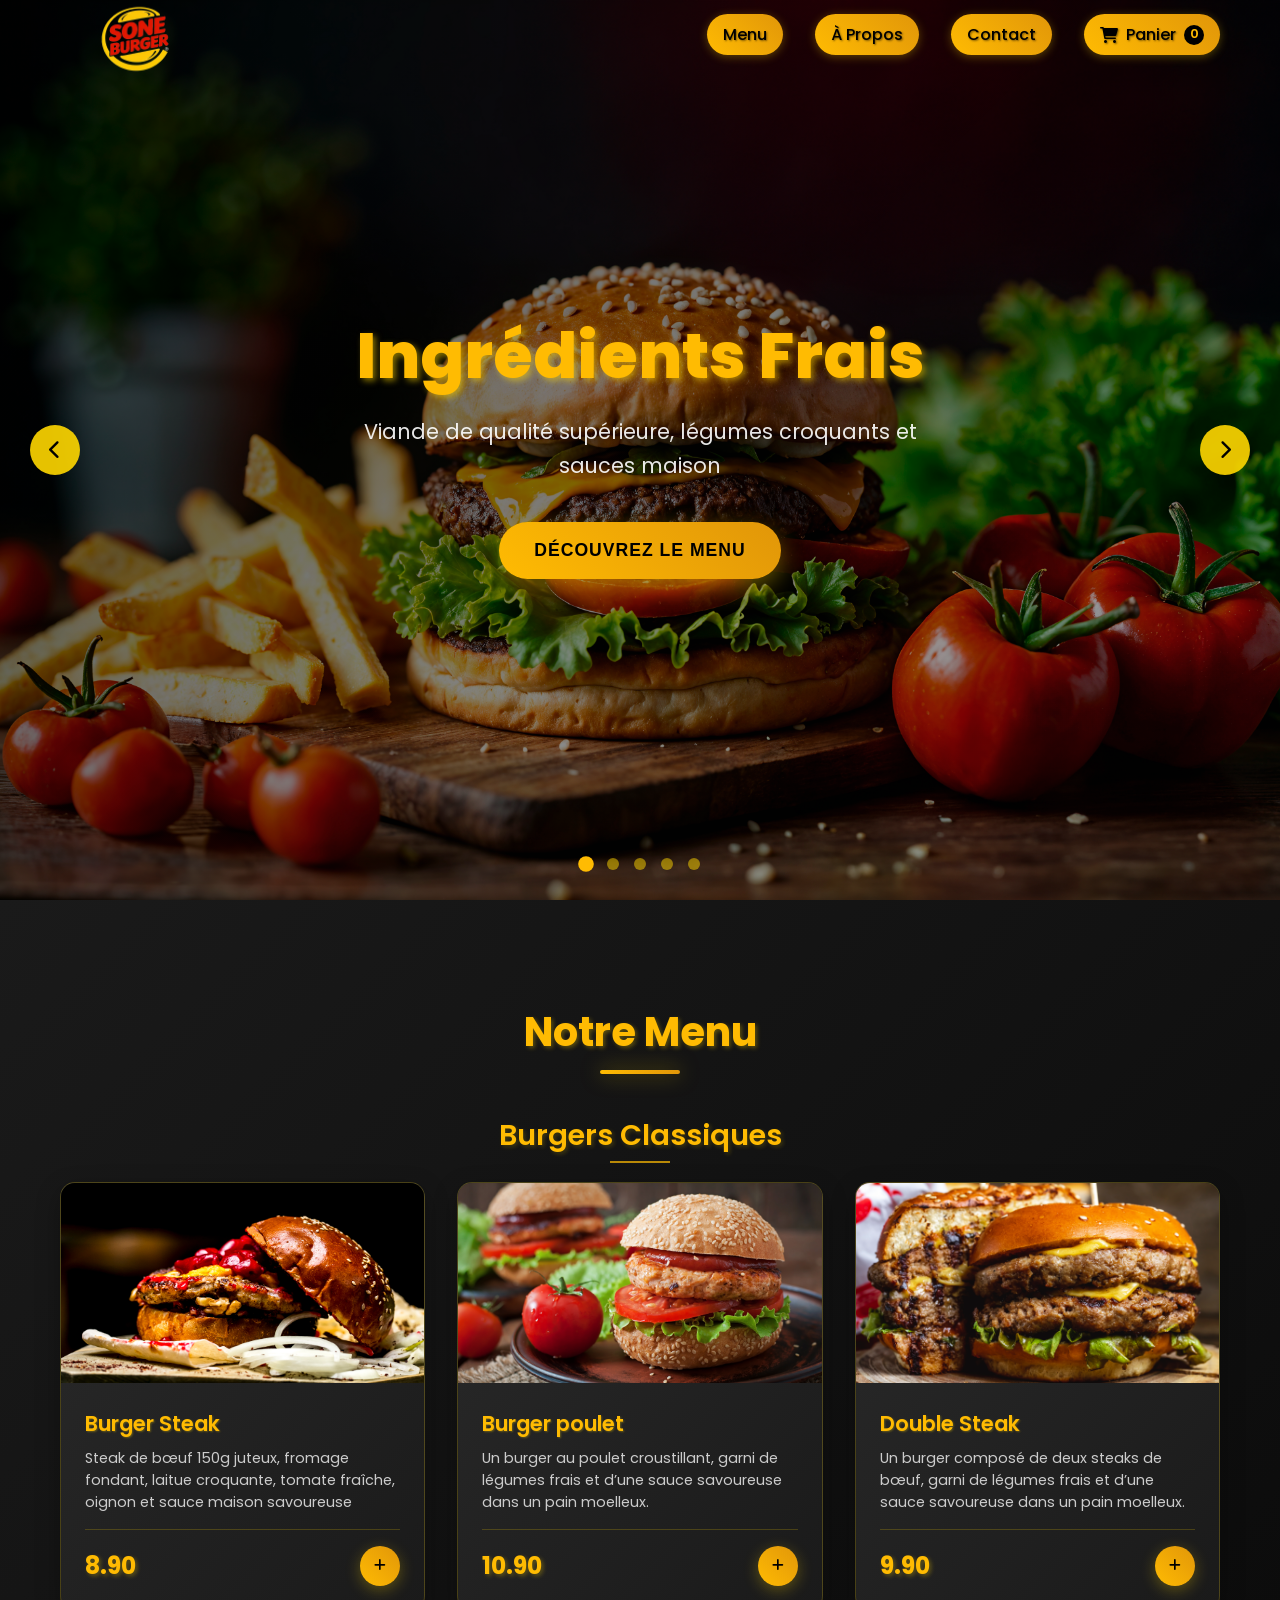
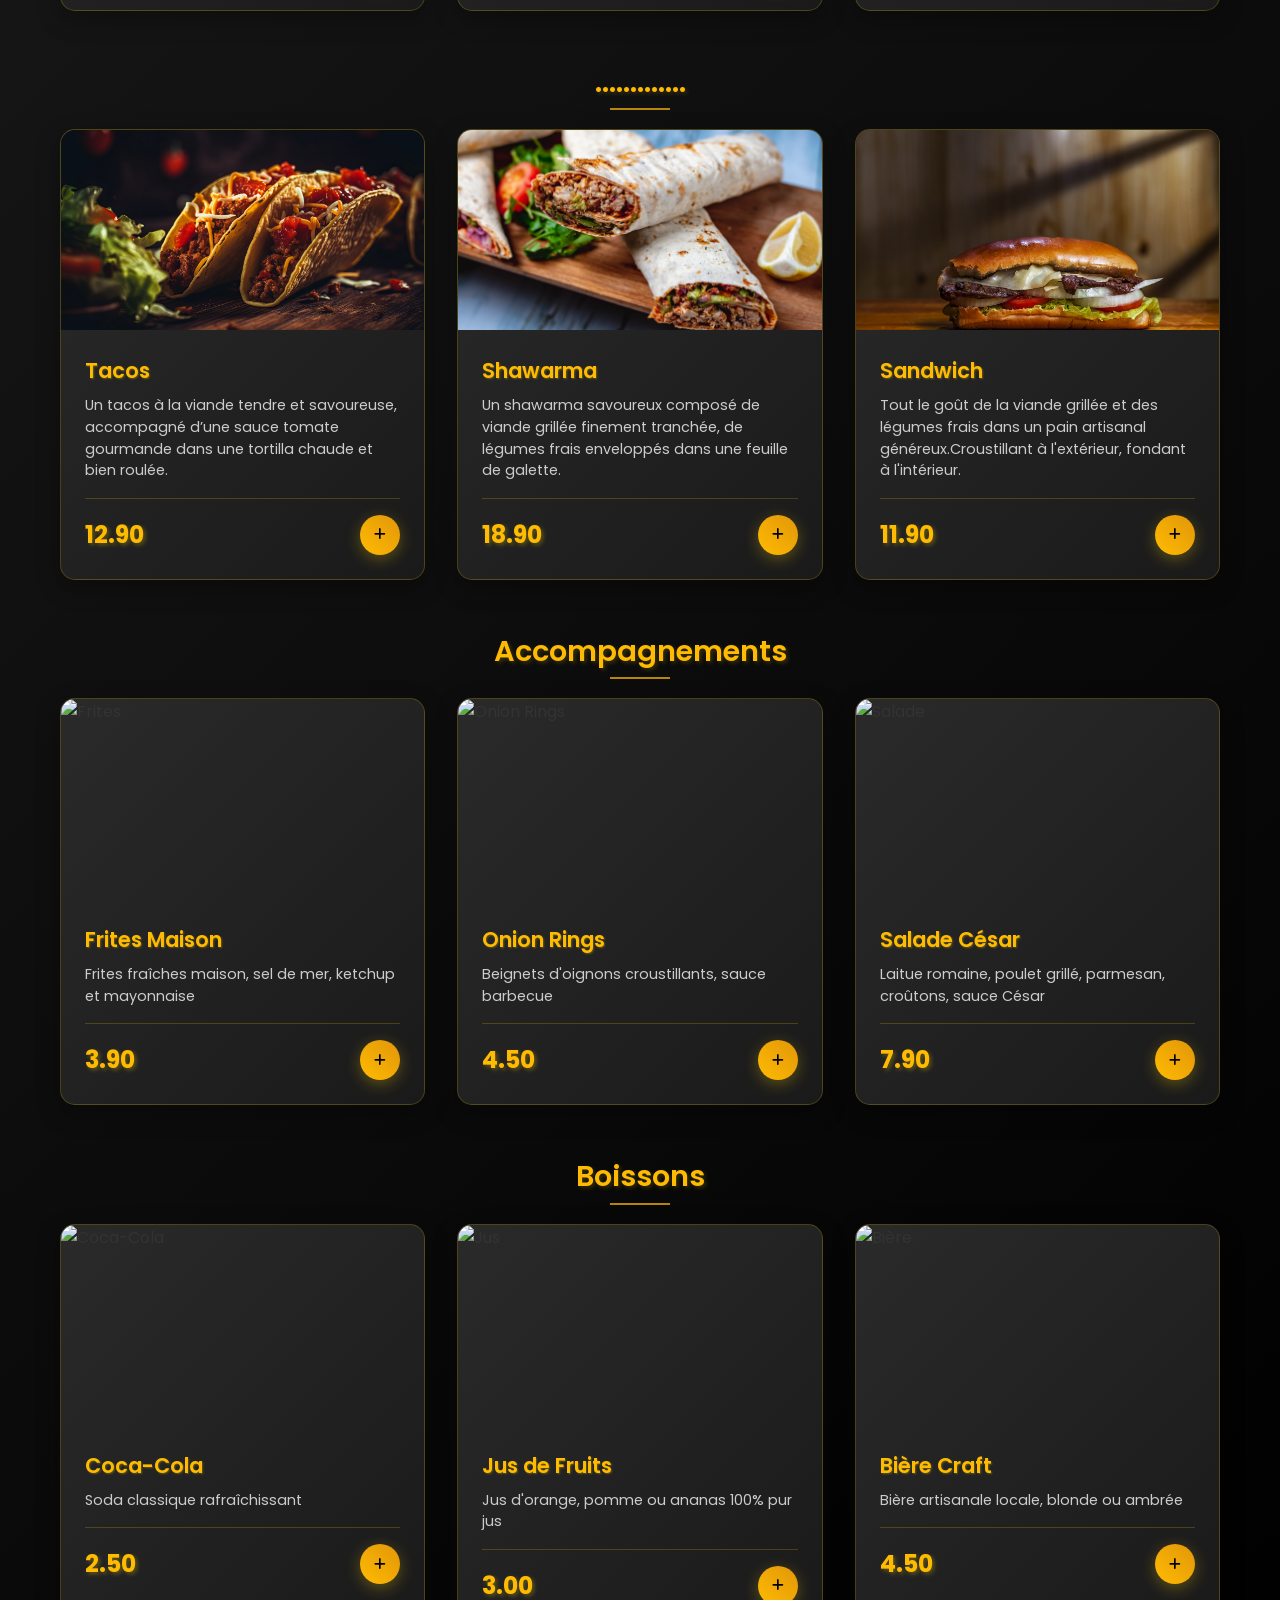
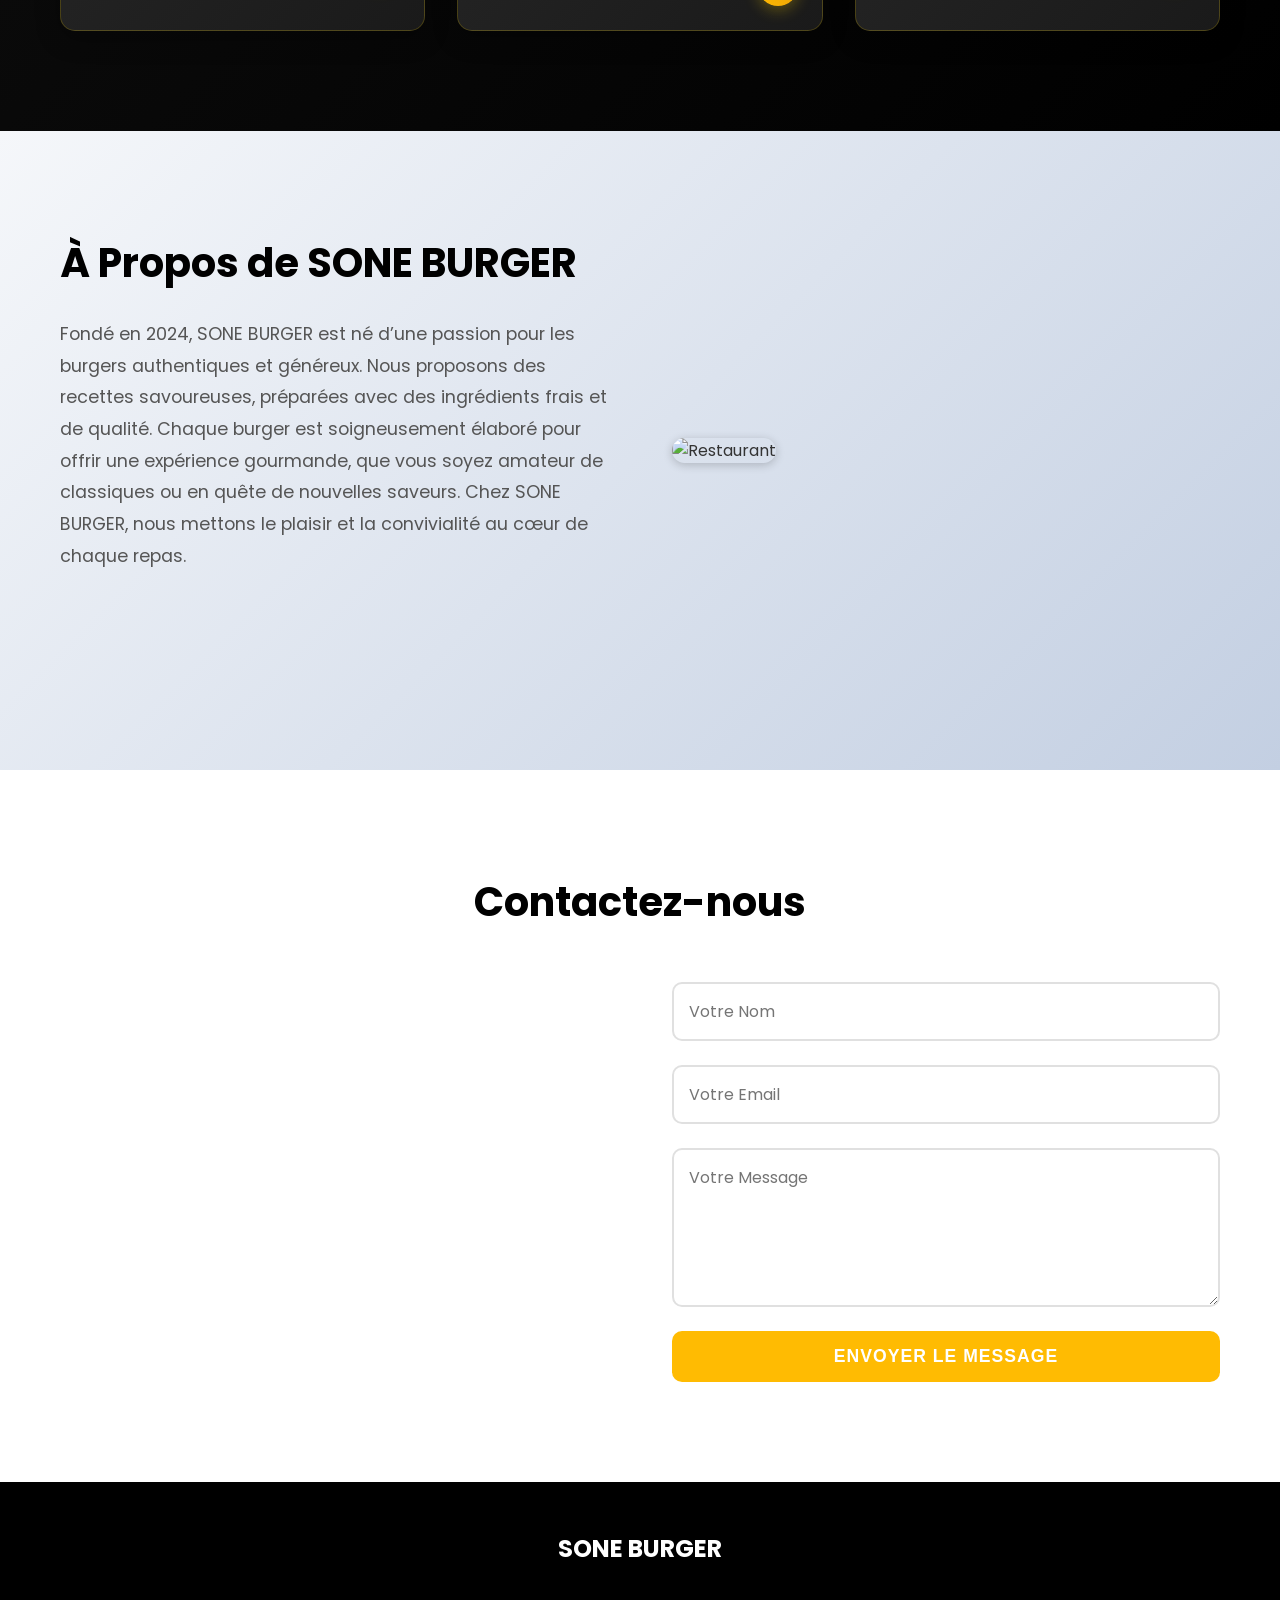
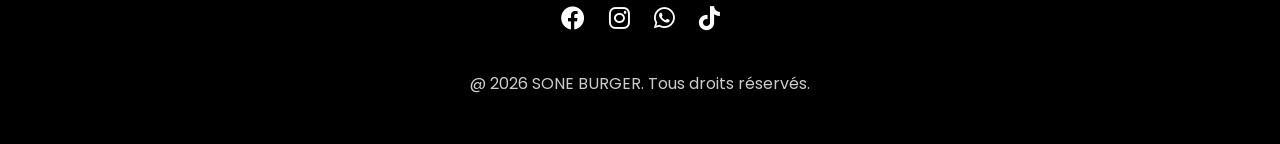
==== index.html @ 5153b82e "mon premier commit" ====
<!DOCTYPE html>
<html lang="fr">

<head>
    <meta charset="UTF-8">
    <meta name="viewport" content="width=device-width, initial-scale=1.0">
    <title>SONE BURGER</title>
    <link rel="shortcut icon" href="./images/icone.png" type="image/x-icon">
    <link rel="stylesheet" href="styles.css">
    <link href="https://fonts.googleapis.com/css2?family=Poppins:wght@300;400;500;600;700&display=swap"
        rel="stylesheet">
    <link rel="stylesheet" href="https://cdnjs.cloudflare.com/ajax/libs/font-awesome/6.0.0/css/all.min.css">
    <style>
        .navbar {
            height: 70px;
            padding: 0 !important;
        }

        .nav-container {
            display: flex;
            justify-content: space-between;
            align-items: center;
            height: 100%;
            max-width: 1200px;
            margin: 0 auto;
            padding: 0 20px;
        }

        .logo img {
            height: 100px;
            width: auto;
            margin-top: 25px;
            /* Ajusté pour centrer le logo par rapport à la barre de 70px */
            transition: transform 0.3s ease;
            position: relative;
            z-index: 1001;
        }

        /* Style pour le bouton burger */
        .hamburger {
            display: none;
            flex-direction: column;
            cursor: pointer;
            gap: 6px;
            z-index: 1100;
        }

        .hamburger span {
            width: 30px;
            height: 3px;
            background: #fff;
            transition: all 0.3s ease;
        }

        @media (max-width: 768px) {
            .hamburger {
                display: flex;
            }
        }
    </style>
</head>

<body>
    <!-- Navigation -->
    <nav class="navbar" id="navbar">
        <div class="nav-container">
            <div class="logo">
                <a href="index.html"><img src="./images/icone.png" alt="SONE BURGER"></a>
            </div>

            <div class="hamburger" id="hamburger">
                <span></span>
                <span></span>
                <span></span>
            </div>

            <ul class="nav-menu" id="nav-menu">
                <li><a href="#menu" class="nav-link">Menu</a></li>
                <li><a href="#about" class="nav-link">À Propos</a></li>
                <li><a href="#contact" class="nav-link">Contact</a></li>
                <li><a href="panier.html" class="nav-link">
                        <i class="fas fa-shopping-cart"></i> Panier
                        <span class="cart-count">0</span>
                    </a></li>
            </ul>
        </div>
    </nav>

    <!-- Carousel Section -->
    <section id="home" class="hero-carousel">
        <div class="carousel-container">
            <div class="carousel-slide">
                <div class="slide-image-full">
                    <img src="./images/poto2.jpg" alt="Ingrédients frais">
                    <div class="slide-overlay">
                        <div class="slide-content">
                            <h1>Ingrédients Frais</h1>
                            <p>Viande de qualité supérieure, légumes croquants et sauces maison</p>
                            <button class="cta-button">Découvrez le Menu</button>
                        </div>
                    </div>
                </div>
            </div>

            <div class="carousel-slide active">
                <div class="slide-image-full">
                    <img src="./images/poto1.jpg" alt="Burger gourmet">
                    <div class="slide-overlay">
                        <div class="slide-content">
                            <h1>Le Tacos Gourmand</h1>
                            <p>Découvrez nos burgers artisanaux préparés avec des ingrédients frais et locaux</p>
                            <button class="cta-button">Commander Maintenant</button>
                        </div>
                    </div>
                </div>
            </div>


            <div class="carousel-slide">
                <div class="slide-image-full">
                    <img src="./images/pizza.jpg" alt="Livraison">
                    <div class="slide-overlay">
                        <div class="slide-content">
                            <h1>La Fromagia</h1>
                            <p>Une pizza riche en fromage fondant, avec une base savoureuse et une texture irrésistible.
                            </p>
                            <button class="cta-button">Commander en Ligne</button>
                        </div>
                    </div>
                </div>
            </div>

            <div class="carousel-slide">
                <div class="slide-image-full">
                    <img src="./images/shawarma.jpg" alt="Spicy Chicken">
                    <div class="slide-overlay">
                        <div class="slide-content">
                            <h1>Le Shawarma Épicé</h1>
                            <p>Viande marinée et grillée, légumes frais et sauce savoureuse, le tout dans un pain chaud
                                et moelleux.</p>
                            <button class="cta-button">Commander Maintenant</button>
                        </div>
                    </div>
                </div>
            </div>

            <div class="carousel-slide">
                <div class="slide-image-full">
                    <img src="./images/sandwich.jpg" alt="Truffle Burger">
                    <div class="slide-overlay">
                        <div class="slide-content">
                            <h1>Le Méga Mix</h1>
                            <p>Sandwich généreux avec viande, poulet, fromage et une délicieuse sauce spéciale.</p>
                            <button class="cta-button">Découvrez le Menu</button>
                        </div>
                    </div>
                </div>
            </div>

            <div class="carousel-slide">
                <div class="slide-image-full">
                    <img src="./images/sone.png" alt="Truffle Burger">
                    <div class="slide-overlay">
                        <div class="slide-content">
                            <h1>Nous livrons partout</h1>
                            <p>Livraison rapide et fiable, vos plats arrivent chauds et savoureux directement chez vous.</p>
                            <button class="cta-button">Nous contacter</button>
                        </div>
                    </div>
                </div>
            </div>
        </div>

        <div class="carousel-controls">
            <button class="carousel-btn prev-btn" id="prevBtn">
                <i class="fas fa-chevron-left"></i>
            </button>
            <button class="carousel-btn next-btn" id="nextBtn">
                <i class="fas fa-chevron-right"></i>
            </button>
        </div>

        <div class="carousel-indicators">
            <span class="indicator active" data-slide="0"></span>
            <span class="indicator" data-slide="1"></span>
            <span class="indicator" data-slide="2"></span>
            <span class="indicator" data-slide="3"></span>
            <span class="indicator" data-slide="4"></span>
        </div>
    </section>

    <!-- Menu Section -->
    <section id="menu" class="menu-section">
        <div class="container">
            <h2 class="section-title">Notre Menu</h2>

            <!-- Burgers Classiques -->
            <h3 class="menu-category">Burgers Classiques</h3>
            <div class="menu-grid">
                <div class="menu-item">
                    <div class="menu-image">
                        <img src="./images/burgerclassique.jpg" alt="Classic Burger">
                    </div>
                    <div class="menu-info">
                        <h3>Burger Steak</h3>
                        <p>Steak de bœuf 150g juteux, fromage fondant, laitue croquante, tomate fraîche, oignon et sauce
                            maison savoureuse</p>
                        <div class="menu-footer">
                            <span class="price">8.90</span>
                            <button class="add-to-cart">
                                <i class="fas fa-plus"></i>
                            </button>
                        </div>
                    </div>
                </div>

                <div class="menu-item">
                    <div class="menu-image">
                        <img src="./images/burgerpoulet.jpg" alt="burger poulet"
                            alt="Cheese Burger">
                    </div>
                    <div class="menu-info">
                        <h3>Burger poulet</h3>
                        <p>Un burger au poulet croustillant, garni de légumes frais et d’une sauce savoureuse dans un pain moelleux.</p>
                        <div class="menu-footer">
                            <span class="price">10.90</span>
                            <button class="add-to-cart">
                                <i class="fas fa-plus"></i>
                            </button>
                        </div>

                    </div>
                </div>

                <div class="menu-item">
                    <div class="menu-image">
                        <img src="./images/doublesteak.jpg" alt="double steak"
                            alt="Veggie Burger">
                    </div>
                    <div class="menu-info">
                        <h3>Double Steak</h3>
                        <p>Un burger composé de deux steaks de bœuf, garni de légumes frais et d’une sauce savoureuse dans un pain moelleux.</p>
                        <div class="menu-footer">
                            <span class="price">9.90</span>
                            <button class="add-to-cart">
                                <i class="fas fa-plus"></i>
                            </button>
                        </div>
                    </div>
                </div>
            </div>

            <!-- Burgers Gourmets -->
            <h3 class="menu-category">.............</h3>
             <p></p>
            <div class="menu-grid">
                <div class="menu-item">
                    <div class="menu-image">
                        <img src="./images/tacos.jpg"
                            alt="BBQ Bacon">
                    </div>
                    <div class="menu-info">
                        <h3>Tacos</h3>
                        <p>Un tacos à la viande tendre et savoureuse, accompagné d’une sauce tomate gourmande dans une tortilla chaude et bien roulée.</p>
                        <div class="menu-footer">
                            <span class="price">12.90</span>
                            <button class="add-to-cart">
                                <i class="fas fa-plus"></i>
                            </button>
                        </div>
                    </div>
                </div>

                <div class="menu-item">
                    <div class="menu-image">
                        <img src="./images/shawarm.jpg" alt="shawarma">
                    </div>
                    <div class="menu-info">
                        <h3>Shawarma</h3>
                        <p>Un shawarma savoureux composé de viande grillée finement tranchée, de légumes frais  enveloppés dans une feuille de galette.</p>
                        <div class="menu-footer">
                            <span class="price">18.90</span>
                            <button class="add-to-cart">
                                <i class="fas fa-plus"></i>
                            </button>
                        </div>
                    </div>
                </div>

                <div class="menu-item">
                    <div class="menu-image">
                        <img src="./images/sandwicha.jpg" alt="sandwich"
                            alt="Spicy Chicken">
                    </div>
                    <div class="menu-info">
                        <h3>Sandwich</h3>
                        <p>Tout le goût de la viande grillée et des légumes frais dans un pain artisanal généreux.Croustillant à l'extérieur, fondant à l'intérieur.</p>
                        <div class="menu-footer">
                            <span class="price">11.90</span>
                            <button class="add-to-cart">
                                <i class="fas fa-plus"></i>
                            </button>
                        </div>
                    </div>
                </div>
            </div>

            <!-- Accompagnements -->
            <h3 class="menu-category">Accompagnements</h3>
            <div class="menu-grid">
                <div class="menu-item">
                    <div class="menu-image">
                        <img src="https://images.unsplash.com/photo-1576107232686-3bd60d6d4a20?ixlib=rb-4.0.3&ixid=M3wxMjA3fDB8MHxwaG90by1wYWdlfHx8fGVufDB8fHx8fA%3D%3D&auto=format&fit=crop&w=500&q=80"
                            alt="Frites">
                    </div>
                    <div class="menu-info">
                        <h3>Frites Maison</h3>
                        <p>Frites fraîches maison, sel de mer, ketchup et mayonnaise</p>
                        <div class="menu-footer">
                            <span class="price">3.90</span>
                            <button class="add-to-cart">
                                <i class="fas fa-plus"></i>
                            </button>
                        </div>
                    </div>
                </div>

                <div class="menu-item">
                    <div class="menu-image">
                        <img src="https://images.unsplash.com/photo-1582234372316-1e3b2eb0d88b?ixlib=rb-4.0.3&ixid=M3wxMjA3fDB8MHxwaG90by1wYWdlfHx8fGVufDB8fHx8fA%3D%3D&auto=format&fit=crop&w=500&q=80"
                            alt="Onion Rings">
                    </div>
                    <div class="menu-info">
                        <h3>Onion Rings</h3>
                        <p>Beignets d'oignons croustillants, sauce barbecue</p>
                        <div class="menu-footer">
                            <span class="price">4.50</span>
                            <button class="add-to-cart">
                                <i class="fas fa-plus"></i>
                            </button>
                        </div>
                    </div>
                </div>

                <div class="menu-item">
                    <div class="menu-image">
                        <img src="https://images.unsplash.com/photo-1505253716362-afaea1d3d1af?ixlib=rb-4.0.3&ixid=M3wxMjA3fDB8MHxwaG90by1wYWdlfHx8fGVufDB8fHx8fA%3D%3D&auto=format&fit=crop&w=500&q=80"
                            alt="Salade">
                    </div>
                    <div class="menu-info">
                        <h3>Salade César</h3>
                        <p>Laitue romaine, poulet grillé, parmesan, croûtons, sauce César</p>
                        <div class="menu-footer">
                            <span class="price">7.90</span>
                            <button class="add-to-cart">
                                <i class="fas fa-plus"></i>
                            </button>
                        </div>
                    </div>
                </div>
            </div>

            <!-- Boissons -->
            <h3 class="menu-category">Boissons</h3>
            <div class="menu-grid">
                <div class="menu-item">
                    <div class="menu-image">
                        <img src="https://images.unsplash.com/photo-1544816155-12df9643f363?ixlib=rb-4.0.3&ixid=M3wxMjA3fDB8MHxwaG90by1wYWdlfHx8fGVufDB8fHx8fA%3D%3D&auto=format&fit=crop&w=500&q=80"
                            alt="Coca-Cola">
                    </div>
                    <div class="menu-info">
                        <h3>Coca-Cola</h3>
                        <p>Soda classique rafraîchissant</p>
                        <div class="menu-footer">
                            <span class="price">2.50</span>
                            <button class="add-to-cart">
                                <i class="fas fa-plus"></i>
                            </button>
                        </div>
                    </div>
                </div>

                <div class="menu-item">
                    <div class="menu-image">
                        <img src="https://images.unsplash.com/photo-1600271886742-f049cd451bba?ixlib=rb-4.0.3&ixid=M3wxMjA3fDB8MHxwaG90by1wYWdlfHx8fGVufDB8fHx8fA%3D%3D&auto=format&fit=crop&w=500&q=80"
                            alt="Jus">
                    </div>
                    <div class="menu-info">
                        <h3>Jus de Fruits</h3>
                        <p>Jus d'orange, pomme ou ananas 100% pur jus</p>
                        <div class="menu-footer">
                            <span class="price">3.00</span>
                            <button class="add-to-cart">
                                <i class="fas fa-plus"></i>
                            </button>
                        </div>
                    </div>
                </div>

                <div class="menu-item">
                    <div class="menu-image">
                        <img src="https://images.unsplash.com/photo-1544145945-f90425340c7e?ixlib=rb-4.0.3&ixid=M3wxMjA3fDB8MHxwaG90by1wYWdlfHx8fGVufDB8fHx8fA%3D%3D&auto=format&fit=crop&w=500&q=80"
                            alt="Bière">
                    </div>
                    <div class="menu-info">
                        <h3>Bière Craft</h3>
                        <p>Bière artisanale locale, blonde ou ambrée</p>
                        <div class="menu-footer">
                            <span class="price">4.50</span>
                            <button class="add-to-cart">
                                <i class="fas fa-plus"></i>
                            </button>
                        </div>
                    </div>
                </div>
            </div>
        </div>
    </section>

    <!-- About Section -->
    <section id="about" class="about-section">
        <div class="container">
            <div class="about-content">
                <div class="about-text">
                    <h2>À Propos de SONE BURGER</h2>
                    <p>Fondé en 2024, SONE BURGER est né d’une passion pour les burgers authentiques et généreux. Nous
                        proposons des recettes savoureuses, préparées avec des ingrédients frais et de qualité.

                        Chaque burger est soigneusement élaboré pour offrir une expérience gourmande, que vous soyez
                        amateur de classiques ou en quête de nouvelles saveurs.

                        Chez SONE BURGER, nous mettons le plaisir et la convivialité au cœur de chaque repas.</p>
                    <div class="features">
                        <div class="feature">
                            <i class="fas fa-leaf"></i>
                            <span>Ingrédients Locaux</span>
                        </div>
                        <div class="feature">
                            <i class="fas fa-award"></i>
                            <span>Qualité Premium</span>
                        </div>
                        <div class="feature">
                            <i class="fas fa-heart"></i>
                            <span>Fait avec Amour</span>
                        </div>
                    </div>
                </div>
                <div class="about-image">
                    <img src="https://images.unsplash.com/photo-1517248135467-4c7edcad34c4?ixlib=rb-4.0.3&ixid=M3wxMjA3fDB8MHxwaG90by1wYWdlfHx8fGVufDB8fHx8fA%3D%3D&auto=format&fit=crop&w=800&q=80"
                        alt="Restaurant">
                </div>
            </div>
        </div>
    </section>

    <!-- Contact Section -->
    <section id="contact" class="contact-section">
        <div class="container">
            <h2>Contactez-nous</h2>
            <div class="contact-content">
                <div class="contact-info">
                    <div class="contact-item">
                        <i class="fas fa-map-marker-alt"></i>
                        <div>
                            <h3>Adresse</h3>
                            <p>Nouakchott <br>PK 9</p>
                        </div>
                    </div>
                    <div class="contact-item">
                        <i class="fas fa-phone"></i>
                        <div>
                            <h3>Téléphone</h3>
                            <a href="tel:49057538">
                                <p class="tel">49 05 75 38</p>
                            </a>
                        </div>
                    </div>
                    <div class="contact-item">
                        <i class="fas fa-envelope"></i>
                        <div>
                            <h3>Email</h3>
                            <p>SONEBURGER@gmail.com</p>
                        </div>
                    </div>
                    <div class="contact-item">
                        <i class="fas fa-clock"></i>
                        <div>
                            <h3>Horaires</h3>
                            <p>Lun-Dim: 09h00 - 23h00</p>
                        </div>
                    </div>
                </div>
                <form class="contact-form">
                    <input type="text" placeholder="Votre Nom" required>
                    <input type="email" placeholder="Votre Email" required>
                    <textarea placeholder="Votre Message" rows="5" required></textarea>
                    <button type="submit" class="submit-btn">Envoyer le Message</button>
                </form>
            </div>
        </div>
    </section>

    <!-- Footer -->
    <footer class="footer">
        <div class="container">
            <div class="footer-content">
                <div class="footer-logo">
                    <span>SONE BURGER</span>
                </div>
                <div class="footer-social">
                    <a href="#"><i class="fab fa-facebook"></i></a>
                    <a href="#"><i class="fab fa-instagram"></i></a>
                    <a href="#"><i class="fab fa-whatsapp"></i></a>
                    <a href="#"><i class="fab fa-tiktok"></i></a>
                </div>
                <div class="footer-text">
                    <p>@ 2026 SONE BURGER. Tous droits réservés.</p>
                </div>
            </div>
        </div>
    </footer>

    <script src="script-fixed.js"></script>
</body>

</html>
---- styles.css ----
/* Variables */
:root {
    --primary-color: #ffbb02;
    --secondary-color: #e19609;
    --dark-color: #000000;
    --light-color: #f5f5f5;
    --text-color: #333333;
    --white: #ffffff;
    --shadow: 0 2px 10px rgba(0, 0, 0, 0.2);
    --transition: all 0.3s ease;
}

/* Reset et Base Styles */
* {
    margin: 0;
    padding: 0;
    box-sizing: border-box;
}

body {
    font-family: 'Poppins', sans-serif;
    line-height: 1.6;
    color: var(--text-color);
    overflow-x: hidden;
}

.container {
    max-width: 1200px;
    margin: 0 auto;
    padding: 0 20px;
}

/* Navigation */
.navbar {
    position: fixed;
    top: 0;
    width: 100%;
    background: rgba(0, 0, 0, 0);
    backdrop-filter: blur(0px);
    z-index: 1000;
    transition: var(--transition);
    border-bottom: 1px solid transparent;
}

.navbar.scrolled {
    background: rgba(0, 0, 0, 0.95);
    backdrop-filter: blur(15px);
    border-bottom: 1px solid var(--primary-color);
    box-shadow: 0 4px 30px rgba(255, 215, 0, 0.3);
}

.nav-container {
    max-width: 1200px;
    margin: 0 auto;
    padding: 1rem 2px;
    display: flex;
    justify-content: space-between;
    align-items: center;
}


.logo img {
    height: 90px; /* Ajustez cette valeur pour réduire ou agrandir l'image */
    width: auto;
    margin-right: 10px;
}

.logo i {
    margin-right: 10px;
    font-size: 1.5rem;
    color: var(--primary-color);
}

.logo span {
    color: var(--white);
    text-shadow: 2px 2px 4px rgba(0, 0, 0, 0.5);
}

.nav-menu {
    display: flex;
    list-style: none;
    align-items: center;
    gap: 2rem;
}

.nav-link {
    text-decoration: none;
    color: var(--white);
    font-weight: 500;
    transition: var(--transition);
    position: relative;
    text-shadow: 1px 1px 2px rgba(0, 0, 0, 0.5);
}

.nav-link:hover {
    color: var(--primary-color);
    text-shadow: 0 0 10px rgba(255, 215, 0, 0.5);
}

.nav-link::after {
    content: '';
    position: absolute;
    bottom: -5px;
    left: 0;
    width: 0;
    height: 2px;
    background: var(--primary-color);
    transition: var(--transition);
}

.nav-link:hover::after {
    width: 100%;
}

/* Panier */
.nav-link:last-child {
    display: flex;
    align-items: center;
    gap: 8px;
    background: linear-gradient(45deg, var(--primary-color), var(--secondary-color));
    color: var(--dark-color);
    padding: 8px 16px;
    border-radius: 25px;
    transition: var(--transition);
    box-shadow: 0 2px 10px rgba(255, 215, 0, 0.3);
}

.nav-link:last-child:hover {
    transform: translateY(-2px) scale(1.05);
    box-shadow: 0 4px 20px rgba(255, 215, 0, 0.5);
}

.nav-link:last-child::after {
    display: none;
}

.cart-count {
    background: var(--dark-color);
    color: var(--primary-color);
    border-radius: 50%;
    width: 20px;
    height: 20px;
    display: flex;
    align-items: center;
    justify-content: center;
    font-size: 0.8rem;
    font-weight: 600;
}

/* Hamburger Menu */
.hamburger {
    display: none;
    flex-direction: column;
    cursor: pointer;
    z-index: 1001;
}

.hamburger span {
    width: 25px;
    height: 3px;
    background: var(--dark-color);
    margin: 3px 0;
    transition: var(--transition);
    border-radius: 3px;
}

.hamburger.active span:nth-child(1) {
    transform: rotate(-45deg) translate(-5px, 6px);
}

.hamburger.active span:nth-child(2) {
    opacity: 0;
}

.hamburger.active span:nth-child(3) {
    transform: rotate(45deg) translate(-5px, -6px);
}

/* Carousel */
.hero-carousel {
    position: relative;
    height: 100vh;
    overflow: hidden;
    margin-top: 0;
}

.carousel-container {
    position: relative;
    height: 100%;
    display: flex;
    transition: transform 0.6s ease;
}

.carousel-slide {
    position: absolute;
    width: 100%;
    height: 100%;
    opacity: 0;
    transition: opacity 1s ease;
}

.carousel-slide.active {
    opacity: 1;
}

.slide-image-full {
    position: relative;
    width: 100%;
    height: 100%;
    overflow: hidden;
}

.slide-image-full img {
    width: 100%;
    height: 100%;
    object-fit: cover;
    object-position: center;
}

.slide-overlay {
    position: absolute;
    top: 0;
    left: 0;
    width: 100%;
    height: 100%;
    background: linear-gradient(135deg, 
        rgba(0, 0, 0, 0.7) 0%, 
        rgba(0, 0, 0, 0.5) 50%, 
        rgba(0, 0, 0, 0.3) 100%);
    display: flex;
    align-items: center;
    justify-content: center;
}

.slide-content {
    text-align: center;
    max-width: 800px;
    padding: 0 20px;
    color: var(--white);
}

.slide-content h1 {
    font-size: 4rem;
    font-weight: 800;
    margin-bottom: 1.5rem;
    line-height: 1.1;
    color: var(--primary-color);
    text-shadow: 3px 3px 6px rgba(255, 215, 0, 0.5);
}

.slide-content p {
    font-size: 1.3rem;
    margin-bottom: 2.5rem;
    max-width: 600px;
    opacity: 0.9;
    color: #fff;
    line-height: 1.6;
}

.cta-button {
    background: linear-gradient(45deg, var(--primary-color), var(--secondary-color));
    color: var(--dark-color);
    border: none;
    padding: 18px 35px;
    font-size: 1.1rem;
    font-weight: 600;
    border-radius: 50px;
    cursor: pointer;
    transition: var(--transition);
    text-transform: uppercase;
    letter-spacing: 1px;
    box-shadow: 0 8px 25px rgba(255, 215, 0, 0.4);
}

.cta-button:hover {
    transform: translateY(-3px) scale(1.05);
    box-shadow: 0 12px 35px rgba(255, 215, 0, 0.6);
}

.carousel-controls {
    position: absolute;
    top: 50%;
    transform: translateY(-50%);
    width: 100%;
    display: flex;
    justify-content: space-between;
    padding: 0 30px;
    pointer-events: none;
}

.carousel-btn {
    background: rgba(255, 215, 0, 0.9);
    border: none;
    width: 50px;
    height: 50px;
    border-radius: 50%;
    cursor: pointer;
    transition: var(--transition);
    pointer-events: all;
    display: flex;
    align-items: center;
    justify-content: center;
    font-size: 1.2rem;
    color: var(--dark-color);
}

.carousel-btn:hover {
    background: var(--primary-color);
    transform: scale(1.1);
}

.carousel-indicators {
    position: absolute;
    bottom: 30px;
    left: 50%;
    transform: translateX(-50%);
    display: flex;
    gap: 15px;
}

.indicator {
    width: 12px;
    height: 12px;
    border-radius: 50%;
    background: rgba(255, 215, 0, 0.5);
    cursor: pointer;
    transition: var(--transition);
}

.indicator.active {
    background: var(--primary-color);
    transform: scale(1.3);
}

/* Menu Section */
.menu-section {
    padding: 100px 0;
    background: linear-gradient(135deg, #1a1a1a 0%, #000000 100%);
}

.section-title {
    text-align: center;
    font-size: 2.5rem;
    font-weight: 700;
    color: var(--primary-color);
    margin-bottom: 3rem;
    position: relative;
    text-shadow: 2px 2px 4px rgba(255, 215, 0, 0.3);
}

.section-title::after {
    content: '';
    position: absolute;
    bottom: -10px;
    left: 50%;
    transform: translateX(-50%);
    width: 80px;
    height: 4px;
    background: linear-gradient(90deg, var(--primary-color), var(--secondary-color));
    border-radius: 2px;
    box-shadow: 0 0 20px rgba(255, 215, 0, 0.5);
}

.menu-category {
    font-size: 1.8rem;
    font-weight: 600;
    color: var(--primary-color);
    margin: 3rem 0 1.5rem 0;
    text-align: center;
    position: relative;
    text-shadow: 2px 2px 4px rgba(255, 215, 0, 0.2);
}

.menu-category::before {
    content: '';
    position: absolute;
    bottom: -5px;
    left: 50%;
    transform: translateX(-50%);
    width: 60px;
    height: 2px;
    background: var(--primary-color);
    opacity: 0.7;
}

.menu-grid {
    display: grid;
    grid-template-columns: repeat(auto-fit, minmax(300px, 1fr));
    gap: 2rem;
}

.menu-item {
    background: linear-gradient(135deg, #2a2a2a 0%, #1a1a1a 100%);
    border-radius: 15px;
    overflow: hidden;
    box-shadow: 0 8px 25px rgba(0, 0, 0, 0.3);
    transition: var(--transition);
    border: 1px solid rgba(255, 215, 0, 0.2);
}

.menu-item:hover {
    transform: translateY(-10px) scale(1.02);
    box-shadow: 0 15px 40px rgba(255, 215, 0, 0.2);
    border-color: var(--primary-color);
}

.menu-image {
    height: 200px;
    overflow: hidden;
    position: relative;
}

.menu-image::after {
    content: '';
    position: absolute;
    top: 0;
    left: 0;
    right: 0;
    bottom: 0;
    background: linear-gradient(180deg, transparent 0%, rgba(0, 0, 0, 0.7) 100%);
    opacity: 0;
    transition: var(--transition);
}

.menu-item:hover .menu-image::after {
    opacity: 1;
}

.menu-image img {
    width: 100%;
    height: 100%;
    object-fit: cover;
    transition: var(--transition);
}

.menu-item:hover .menu-image img {
    transform: scale(1.1);
}

.menu-info {
    padding: 1.5rem;
    position: relative;
}

.menu-info h3 {
    font-size: 1.3rem;
    font-weight: 600;
    color: var(--primary-color);
    margin-bottom: 0.5rem;
    text-shadow: 1px 1px 2px rgba(255, 215, 0, 0.3);
}

.menu-info p {
    color: #ccc;
    margin-bottom: 1rem;
    font-size: 0.9rem;
    line-height: 1.5;
}

.menu-footer {
    display: flex;
    justify-content: space-between;
    align-items: center;
    padding-top: 1rem;
    border-top: 1px solid rgba(255, 215, 0, 0.2);
}

.price {
    font-size: 1.5rem;
    font-weight: 700;
    color: var(--primary-color);
    text-shadow: 2px 2px 4px rgba(255, 215, 0, 0.3);
}

.add-to-cart {
    background: linear-gradient(45deg, var(--primary-color), var(--secondary-color));
    color: var(--dark-color);
    border: none;
    width: 40px;
    height: 40px;
    border-radius: 50%;
    cursor: pointer;
    transition: var(--transition);
    display: flex;
    align-items: center;
    justify-content: center;
    font-weight: 600;
    box-shadow: 0 4px 15px rgba(255, 215, 0, 0.3);
}

.add-to-cart:hover {
    transform: scale(1.2) rotate(90deg);
    box-shadow: 0 6px 25px rgba(255, 215, 0, 0.5);
}

/* About Section */
.about-section {
    padding: 100px 0;
    background: linear-gradient(135deg, #f5f7fa 0%, #c3cfe2 100%);
}

.about-content {
    display: grid;
    grid-template-columns: 1fr 1fr;
    gap: 4rem;
    align-items: center;
}

.about-text h2 {
    font-size: 2.5rem;
    font-weight: 700;
    color: var(--dark-color);
    margin-bottom: 1.5rem;
}

.about-text p {
    font-size: 1.1rem;
    line-height: 1.8;
    color: #555;
    margin-bottom: 1.5rem;
}

.features {
    display: flex;
    gap: 2rem;
    margin-top: 2rem;
}

.feature {
    display: flex;
    flex-direction: column;
    align-items: center;
    text-align: center;
}

.feature i {
    font-size: 2rem;
    color: var(--primary-color);
    margin-bottom: 0.5rem;
}

.feature span {
    font-weight: 500;
    color: var(--dark-color);
}

.about-image img {
    width: 100%;
    border-radius: 15px;
    box-shadow: var(--shadow);
}

/* Contact Section */
.contact-section {
    padding: 100px 0;
    background: var(--white);
}

.contact-section h2 {
    text-align: center;
    font-size: 2.5rem;
    font-weight: 700;
    color: var(--dark-color);
    margin-bottom: 3rem;
}

.contact-content {
    display: grid;
    grid-template-columns: 1fr 1fr;
    gap: 4rem;
}

.contact-info {
    display: flex;
    flex-direction: column;
    gap: 2rem;
}

.contact-item {
    display: flex;
    align-items: flex-start;
    gap: 1rem;
}

.contact-item i {
    font-size: 1.5rem;
    color: var(--primary-color);
    margin-top: 0.5rem;
}

.contact-item h3 {
    font-size: 1.2rem;
    font-weight: 600;
    color: var(--dark-color);
    margin-bottom: 0.5rem;
}

.contact-item p {
    color: #666;
    line-height: 1.6;
}

.contact-form {
    display: flex;
    flex-direction: column;
    gap: 1.5rem;
}

.contact-form input,
.contact-form textarea {
    padding: 15px;
    border: 2px solid #e0e0e0;
    border-radius: 10px;
    font-family: 'Poppins', sans-serif;
    font-size: 1rem;
    transition: var(--transition);
}

.contact-form input:focus,
.contact-form textarea:focus {
    outline: none;
    border-color: var(--primary-color);
}

.submit-btn {
    background: var(--primary-color);
    color: var(--white);
    border: none;
    padding: 15px 30px;
    font-size: 1.1rem;
    font-weight: 600;
    border-radius: 10px;
    cursor: pointer;
    transition: var(--transition);
    text-transform: uppercase;
    letter-spacing: 1px;
}

.submit-btn:hover {
    background: var(--secondary-color);
    transform: translateY(-2px);
}

/* Footer */
.footer {
    background: var(--dark-color);
    color: var(--white);
    padding: 3rem 0;
}

.footer-content {
    display: flex;
    flex-direction: column;
    align-items: center;
    gap: 2rem;
}

.footer-logo {
    display: flex;
    align-items: center;
    font-size: 1.5rem;
    font-weight: 700;
    gap: 10px;
}

.footer-logo i {
    color: var(--primary-color);
}

.footer-social {
    display: flex;
    gap: 1.5rem;
}

.footer-social a {
    color: var(--white);
    font-size: 1.5rem;
    transition: var(--transition);
}

.footer-social a:hover {
    color: var(--primary-color);
    transform: translateY(-3px);
}

.footer-text p {
    text-align: center;
    opacity: 0.8;
}

/* Responsive Design */
@media (max-width: 768px) {
    .nav-menu {
        position: fixed;
        left: -100%;
        top: 80px;
        flex-direction: column;
        background: var(--white);
        width: 100%;
        text-align: center;
        transition: 0.3s;
        box-shadow: 0 10px 27px rgba(0, 0, 0, 0.05);
        padding: 2rem 0;
        gap: 1rem;
    }

    .nav-menu.active {
        left: 0;
    }

    .hamburger {
        display: flex;
    }

    .slide-content {
        padding: 0 30px;
    }

    .slide-content h1 {
        font-size: 2.5rem;
    }

    .slide-content p {
        font-size: 1rem;
    }

    .carousel-slide {
        flex-direction: column;
    }

    .slide-image {
        height: 50%;
    }

    .carousel-controls {
        padding: 0 15px;
    }

    .carousel-btn {
        width: 40px;
        height: 40px;
        font-size: 1rem;
    }

    .about-content,
    .contact-content {
        grid-template-columns: 1fr;
        gap: 2rem;
    }

    .features {
        flex-direction: column;
        gap: 1rem;
    }

    .menu-grid {
        grid-template-columns: 1fr;
    }

    .section-title {
        font-size: 2rem;
    }

    .about-text h2,
    .contact-section h2 {
        font-size: 2rem;
    }
}

@media (max-width: 480px) {
    .slide-content h1 {
        font-size: 2rem;
    }

    .cta-button {
        padding: 12px 25px;
        font-size: 1rem;
    }

    .menu-info {
        padding: 1rem;
    }

    .contact-form input,
    .contact-form textarea {
        padding: 12px;
    }
}

/* Animations */
@keyframes fadeIn {
    from {
        opacity: 0;
        transform: translateY(20px);
    }
    to {
        opacity: 1;
        transform: translateY(0);
    }
}

.menu-item {
    animation: fadeIn 0.6s ease forwards;
}

.menu-item:nth-child(1) {
    animation-delay: 0.1s;
}

.menu-item:nth-child(2) {
    animation-delay: 0.2s;
}

.menu-item:nth-child(3) {
    animation-delay: 0.3s;
}

/* Scrollbar Styling */
::-webkit-scrollbar {
    width: 10px;
}

::-webkit-scrollbar-track {
    background: #f1f1f1;
}

::-webkit-scrollbar-thumb {
    background: var(--primary-color);
    border-radius: 5px;
}

::-webkit-scrollbar-thumb:hover {
    background: var(--secondary-color);
}
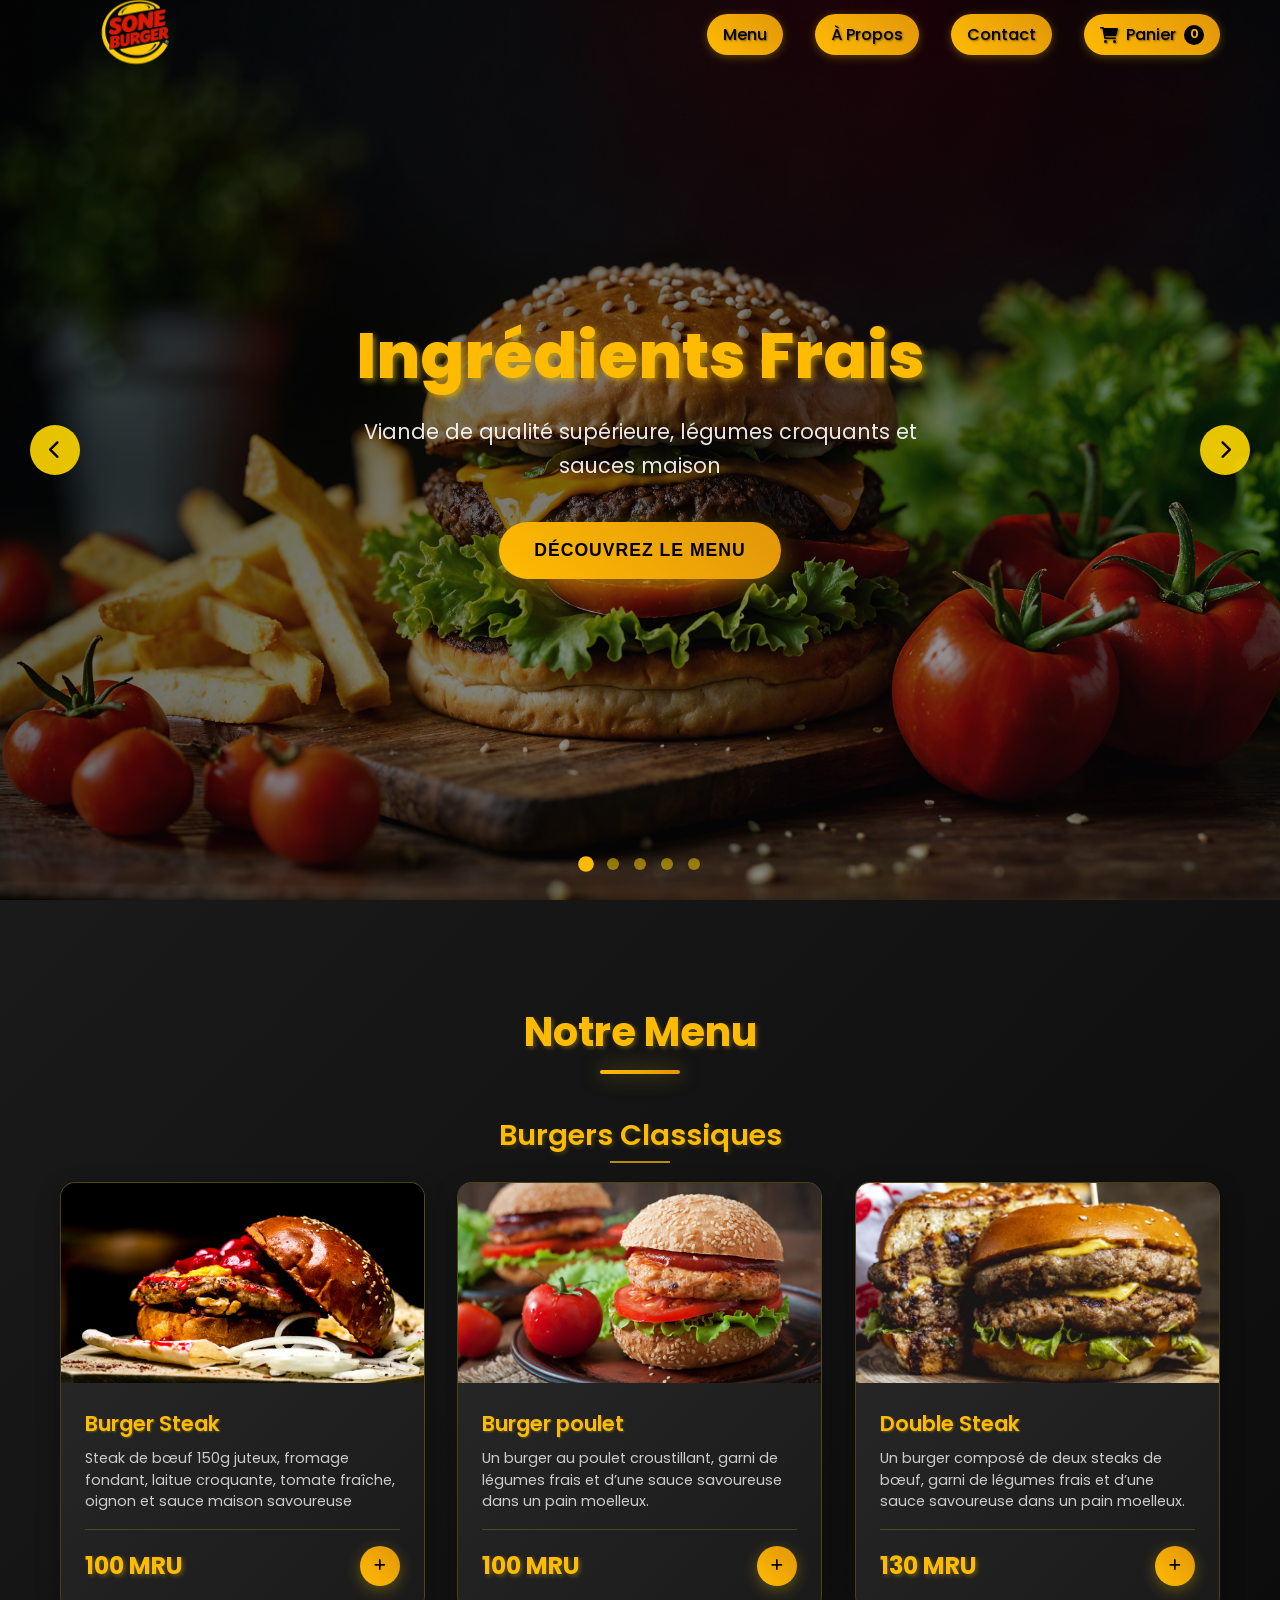
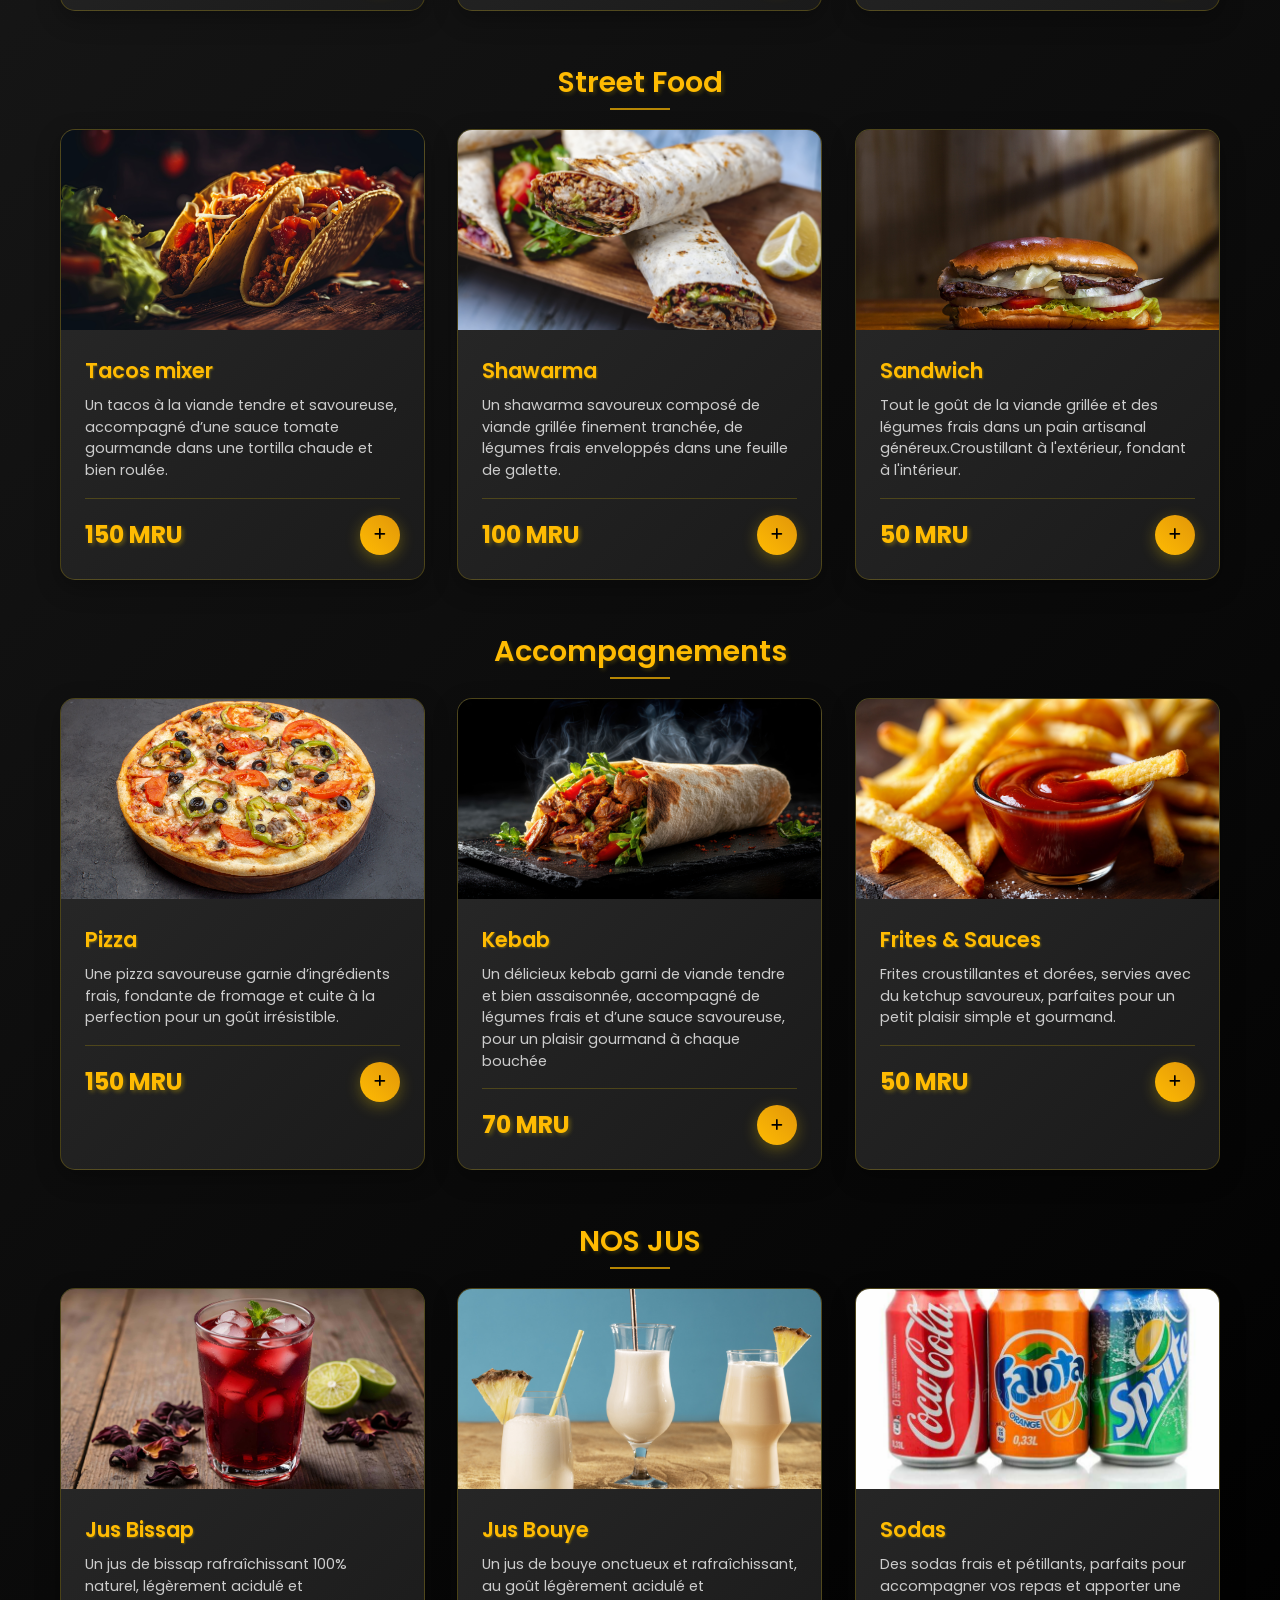
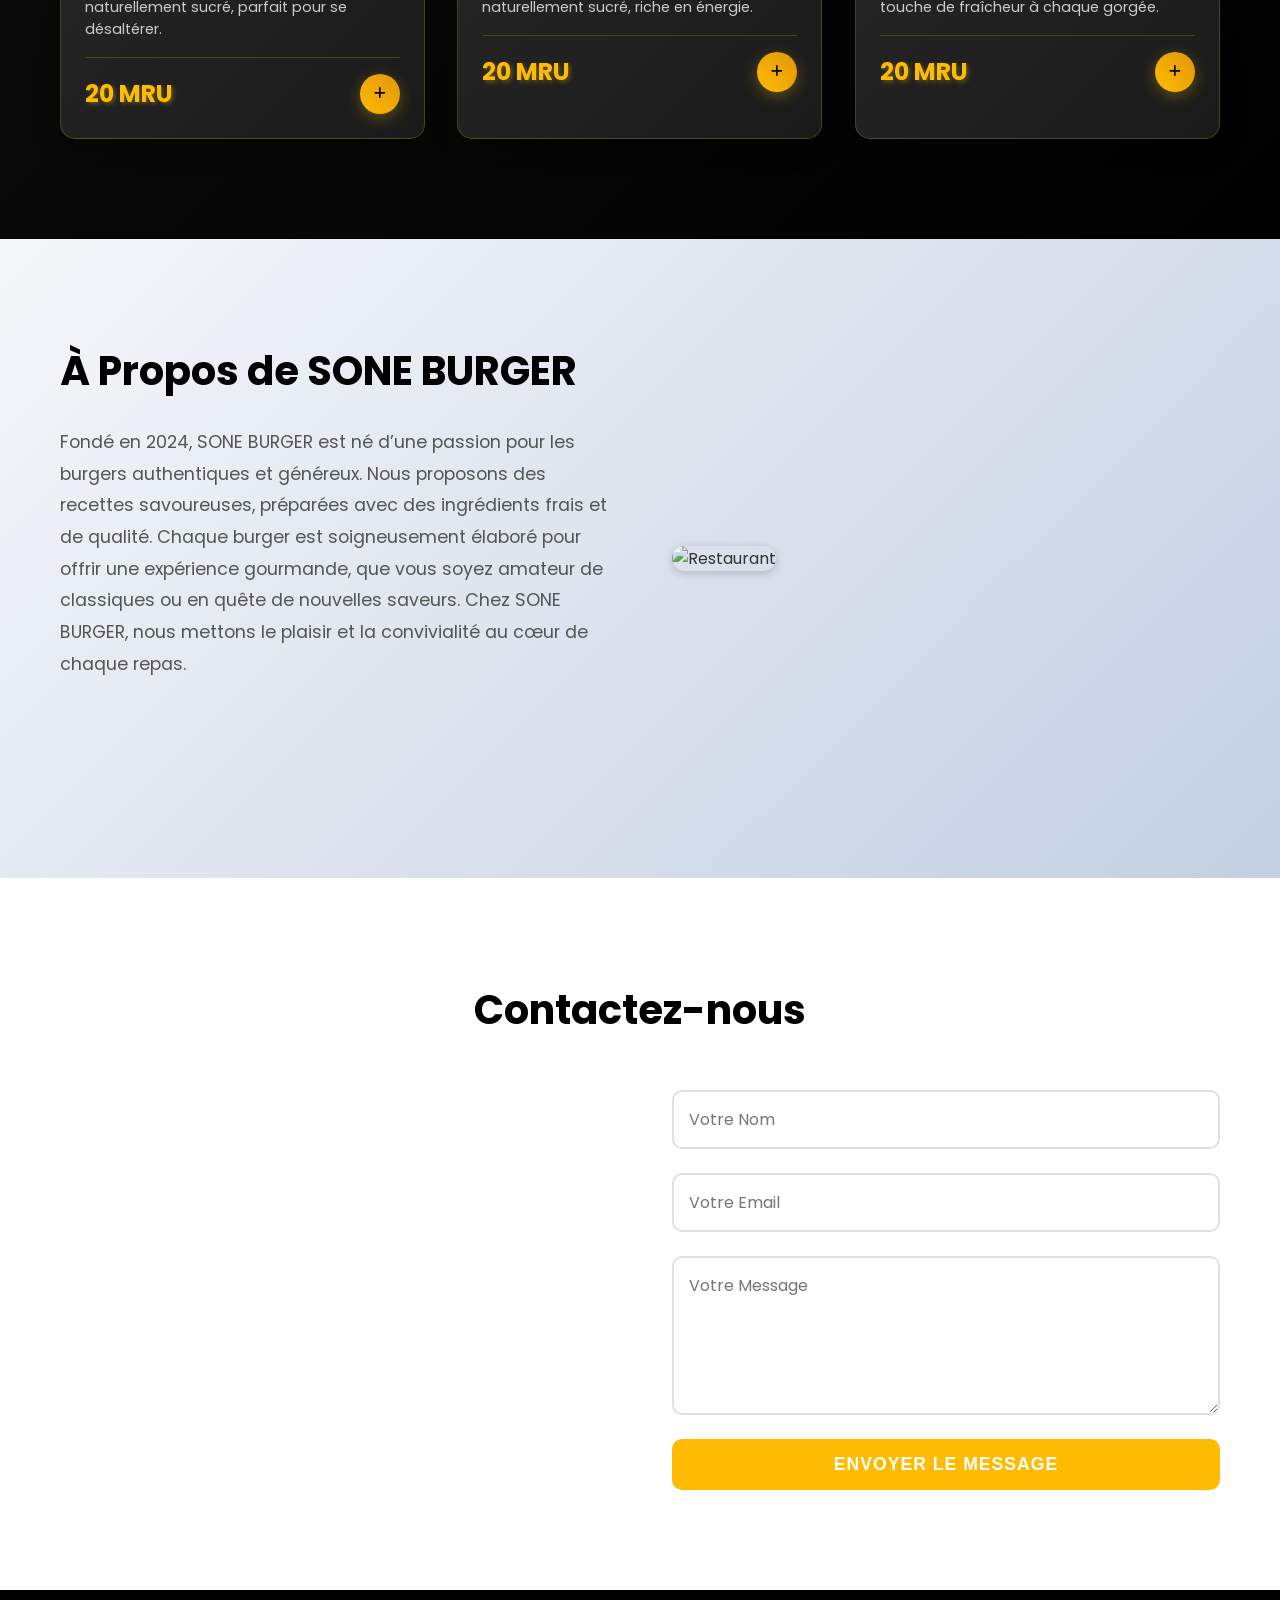
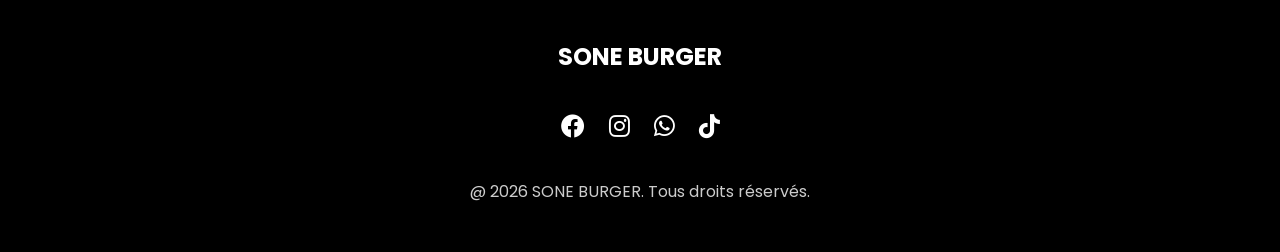
==== commit 2079ec43: "nouveau depot" ====
--- a/index.html
+++ b/index.html
@@ -29,7 +29,7 @@
         .logo img {
             height: 100px;
             width: auto;
-            margin-top: 25px;
+            margin-top: 10px;
             /* Ajusté pour centrer le logo par rapport à la barre de 70px */
             transition: transform 0.3s ease;
             position: relative;
@@ -164,7 +164,7 @@
                         <div class="slide-content">
                             <h1>Nous livrons partout</h1>
                             <p>Livraison rapide et fiable, vos plats arrivent chauds et savoureux directement chez vous.</p>
-                            <button class="cta-button">Nous contacter</button>
+                            <a href="#contact" class="cta-button">Contacter nous</a>
                         </div>
                     </div>
                 </div>
@@ -199,14 +199,14 @@
             <div class="menu-grid">
                 <div class="menu-item">
                     <div class="menu-image">
-                        <img src="./images/burgerclassique.jpg" alt="Classic Burger">
+                        <img src="./images/burgerclassique.jpg" alt="Classic Burger" loading="lazy">
                     </div>
                     <div class="menu-info">
                         <h3>Burger Steak</h3>
                         <p>Steak de bœuf 150g juteux, fromage fondant, laitue croquante, tomate fraîche, oignon et sauce
                             maison savoureuse</p>
                         <div class="menu-footer">
-                            <span class="price">8.90</span>
+                            <span class="price">100 MRU</span>
                             <button class="add-to-cart">
                                 <i class="fas fa-plus"></i>
                             </button>
@@ -217,13 +217,13 @@
                 <div class="menu-item">
                     <div class="menu-image">
                         <img src="./images/burgerpoulet.jpg" alt="burger poulet"
-                            alt="Cheese Burger">
+                            alt="Cheese Burger" loading="lazy">
                     </div>
                     <div class="menu-info">
                         <h3>Burger poulet</h3>
                         <p>Un burger au poulet croustillant, garni de légumes frais et d’une sauce savoureuse dans un pain moelleux.</p>
                         <div class="menu-footer">
-                            <span class="price">10.90</span>
+                            <span class="price">100 MRU</span>
                             <button class="add-to-cart">
                                 <i class="fas fa-plus"></i>
                             </button>
@@ -235,13 +235,13 @@
                 <div class="menu-item">
                     <div class="menu-image">
                         <img src="./images/doublesteak.jpg" alt="double steak"
-                            alt="Veggie Burger">
+                            alt="Veggie Burger" loading="lazy">
                     </div>
                     <div class="menu-info">
                         <h3>Double Steak</h3>
                         <p>Un burger composé de deux steaks de bœuf, garni de légumes frais et d’une sauce savoureuse dans un pain moelleux.</p>
                         <div class="menu-footer">
-                            <span class="price">9.90</span>
+                            <span class="price">130 MRU</span>
                             <button class="add-to-cart">
                                 <i class="fas fa-plus"></i>
                             </button>
@@ -251,35 +251,35 @@
             </div>
 
             <!-- Burgers Gourmets -->
-            <h3 class="menu-category">.............</h3>
+            <h3 class="menu-category">Street Food</h3>
              <p></p>
             <div class="menu-grid">
                 <div class="menu-item">
                     <div class="menu-image">
                         <img src="./images/tacos.jpg"
-                            alt="BBQ Bacon">
-                    </div>
-                    <div class="menu-info">
-                        <h3>Tacos</h3>
+                            alt="BBQ Bacon" loading="lazy">
+                    </div>
+                    <div class="menu-info">
+                        <h3>Tacos mixer</h3>
                         <p>Un tacos à la viande tendre et savoureuse, accompagné d’une sauce tomate gourmande dans une tortilla chaude et bien roulée.</p>
                         <div class="menu-footer">
-                            <span class="price">12.90</span>
-                            <button class="add-to-cart">
-                                <i class="fas fa-plus"></i>
-                            </button>
-                        </div>
-                    </div>
-                </div>
-
-                <div class="menu-item">
-                    <div class="menu-image">
-                        <img src="./images/shawarm.jpg" alt="shawarma">
+                            <span class="price">150 MRU</span>
+                            <button class="add-to-cart">
+                                <i class="fas fa-plus"></i>
+                            </button>
+                        </div>
+                    </div>
+                </div>
+
+                <div class="menu-item">
+                    <div class="menu-image">
+                        <img src="./images/shawarm.jpg" alt="shawarma" loading="lazy">
                     </div>
                     <div class="menu-info">
                         <h3>Shawarma</h3>
                         <p>Un shawarma savoureux composé de viande grillée finement tranchée, de légumes frais  enveloppés dans une feuille de galette.</p>
                         <div class="menu-footer">
-                            <span class="price">18.90</span>
+                            <span class="price">100 MRU</span>
                             <button class="add-to-cart">
                                 <i class="fas fa-plus"></i>
                             </button>
@@ -290,13 +290,13 @@
                 <div class="menu-item">
                     <div class="menu-image">
                         <img src="./images/sandwicha.jpg" alt="sandwich"
-                            alt="Spicy Chicken">
+                            alt="Spicy Chicken" loading="lazy">
                     </div>
                     <div class="menu-info">
                         <h3>Sandwich</h3>
                         <p>Tout le goût de la viande grillée et des légumes frais dans un pain artisanal généreux.Croustillant à l'extérieur, fondant à l'intérieur.</p>
                         <div class="menu-footer">
-                            <span class="price">11.90</span>
+                            <span class="price">50 MRU</span>
                             <button class="add-to-cart">
                                 <i class="fas fa-plus"></i>
                             </button>
@@ -310,48 +310,48 @@
             <div class="menu-grid">
                 <div class="menu-item">
                     <div class="menu-image">
-                        <img src="https://images.unsplash.com/photo-1576107232686-3bd60d6d4a20?ixlib=rb-4.0.3&ixid=M3wxMjA3fDB8MHxwaG90by1wYWdlfHx8fGVufDB8fHx8fA%3D%3D&auto=format&fit=crop&w=500&q=80"
-                            alt="Frites">
-                    </div>
-                    <div class="menu-info">
-                        <h3>Frites Maison</h3>
-                        <p>Frites fraîches maison, sel de mer, ketchup et mayonnaise</p>
-                        <div class="menu-footer">
-                            <span class="price">3.90</span>
-                            <button class="add-to-cart">
-                                <i class="fas fa-plus"></i>
-                            </button>
-                        </div>
-                    </div>
-                </div>
-
-                <div class="menu-item">
-                    <div class="menu-image">
-                        <img src="https://images.unsplash.com/photo-1582234372316-1e3b2eb0d88b?ixlib=rb-4.0.3&ixid=M3wxMjA3fDB8MHxwaG90by1wYWdlfHx8fGVufDB8fHx8fA%3D%3D&auto=format&fit=crop&w=500&q=80"
-                            alt="Onion Rings">
-                    </div>
-                    <div class="menu-info">
-                        <h3>Onion Rings</h3>
-                        <p>Beignets d'oignons croustillants, sauce barbecue</p>
-                        <div class="menu-footer">
-                            <span class="price">4.50</span>
-                            <button class="add-to-cart">
-                                <i class="fas fa-plus"></i>
-                            </button>
-                        </div>
-                    </div>
-                </div>
-
-                <div class="menu-item">
-                    <div class="menu-image">
-                        <img src="https://images.unsplash.com/photo-1505253716362-afaea1d3d1af?ixlib=rb-4.0.3&ixid=M3wxMjA3fDB8MHxwaG90by1wYWdlfHx8fGVufDB8fHx8fA%3D%3D&auto=format&fit=crop&w=500&q=80"
-                            alt="Salade">
-                    </div>
-                    <div class="menu-info">
-                        <h3>Salade César</h3>
-                        <p>Laitue romaine, poulet grillé, parmesan, croûtons, sauce César</p>
-                        <div class="menu-footer">
-                            <span class="price">7.90</span>
+                        <img src="./images/simplepizza.jpg"
+                            alt="poulet complet" loading="lazy">
+                    </div>
+                    <div class="menu-info">
+                        <h3>Pizza</h3>
+                        <p>Une pizza savoureuse garnie d’ingrédients frais, fondante de fromage et cuite à la perfection pour un goût irrésistible.</p>
+                        <div class="menu-footer">
+                            <span class="price">150 MRU</span>
+                            <button class="add-to-cart">
+                                <i class="fas fa-plus"></i>
+                            </button>
+                        </div>
+                    </div>
+                </div>
+
+                <div class="menu-item">
+                    <div class="menu-image">
+                        <img src="./images/kebab.jpg"
+                            alt="kebab" loading="lazy">
+                    </div>
+                    <div class="menu-info">
+                        <h3>Kebab</h3>
+                        <p>Un délicieux kebab garni de viande tendre et bien assaisonnée, accompagné de légumes frais et d’une sauce savoureuse, pour un plaisir gourmand à chaque bouchée</p>
+                        <div class="menu-footer">
+                            <span class="price">70 MRU</span>
+                            <button class="add-to-cart">
+                                <i class="fas fa-plus"></i>
+                            </button>
+                        </div>
+                    </div>
+                </div>
+
+                <div class="menu-item">
+                    <div class="menu-image">
+                        <img src="./images/saucefrite.jpg"
+                            alt="Sauce Frite" loading="lazy">
+                    </div>
+                    <div class="menu-info">
+                        <h3>Frites & Sauces</h3>
+                        <p>Frites croustillantes et dorées, servies avec du ketchup savoureux, parfaites pour un petit plaisir simple et gourmand.</p>
+                        <div class="menu-footer">
+                            <span class="price">50 MRU</span>
                             <button class="add-to-cart">
                                 <i class="fas fa-plus"></i>
                             </button>
@@ -361,52 +361,52 @@
             </div>
 
             <!-- Boissons -->
-            <h3 class="menu-category">Boissons</h3>
+            <h3 class="menu-category">NOS JUS</h3>
             <div class="menu-grid">
                 <div class="menu-item">
                     <div class="menu-image">
-                        <img src="https://images.unsplash.com/photo-1544816155-12df9643f363?ixlib=rb-4.0.3&ixid=M3wxMjA3fDB8MHxwaG90by1wYWdlfHx8fGVufDB8fHx8fA%3D%3D&auto=format&fit=crop&w=500&q=80"
-                            alt="Coca-Cola">
-                    </div>
-                    <div class="menu-info">
-                        <h3>Coca-Cola</h3>
-                        <p>Soda classique rafraîchissant</p>
-                        <div class="menu-footer">
-                            <span class="price">2.50</span>
-                            <button class="add-to-cart">
-                                <i class="fas fa-plus"></i>
-                            </button>
-                        </div>
-                    </div>
-                </div>
-
-                <div class="menu-item">
-                    <div class="menu-image">
-                        <img src="https://images.unsplash.com/photo-1600271886742-f049cd451bba?ixlib=rb-4.0.3&ixid=M3wxMjA3fDB8MHxwaG90by1wYWdlfHx8fGVufDB8fHx8fA%3D%3D&auto=format&fit=crop&w=500&q=80"
-                            alt="Jus">
-                    </div>
-                    <div class="menu-info">
-                        <h3>Jus de Fruits</h3>
-                        <p>Jus d'orange, pomme ou ananas 100% pur jus</p>
-                        <div class="menu-footer">
-                            <span class="price">3.00</span>
-                            <button class="add-to-cart">
-                                <i class="fas fa-plus"></i>
-                            </button>
-                        </div>
-                    </div>
-                </div>
-
-                <div class="menu-item">
-                    <div class="menu-image">
-                        <img src="https://images.unsplash.com/photo-1544145945-f90425340c7e?ixlib=rb-4.0.3&ixid=M3wxMjA3fDB8MHxwaG90by1wYWdlfHx8fGVufDB8fHx8fA%3D%3D&auto=format&fit=crop&w=500&q=80"
-                            alt="Bière">
-                    </div>
-                    <div class="menu-info">
-                        <h3>Bière Craft</h3>
-                        <p>Bière artisanale locale, blonde ou ambrée</p>
-                        <div class="menu-footer">
-                            <span class="price">4.50</span>
+                        <img src="./images/bissap.jpg"
+                            alt="Jus Bissap" loading="lazy">
+                    </div>
+                    <div class="menu-info">
+                        <h3>Jus Bissap</h3>
+                        <p>Un jus de bissap rafraîchissant 100% naturel, légèrement acidulé et naturellement sucré, parfait pour se désaltérer.</p>
+                        <div class="menu-footer">
+                            <span class="price">20 MRU</span>
+                            <button class="add-to-cart">
+                                <i class="fas fa-plus"></i>
+                            </button>
+                        </div>
+                    </div>
+                </div>
+
+                <div class="menu-item">
+                    <div class="menu-image">
+                        <img src="./images/bouye.jpg"
+                            alt="Jus bouye" loading="lazy">
+                    </div>
+                    <div class="menu-info">
+                        <h3>Jus Bouye</h3>
+                        <p>Un jus de bouye onctueux et rafraîchissant, au goût légèrement acidulé et naturellement sucré, riche en énergie.</p>
+                        <div class="menu-footer">
+                            <span class="price">20 MRU</span>
+                            <button class="add-to-cart">
+                                <i class="fas fa-plus"></i>
+                            </button>
+                        </div>
+                    </div>
+                </div>
+
+                <div class="menu-item">
+                    <div class="menu-image">
+                        <img src="./images/coca.jpg"
+                            alt="Bière" loading="lazy">
+                    </div>
+                    <div class="menu-info">
+                        <h3>Sodas</h3>
+                        <p>Des sodas frais et pétillants, parfaits pour accompagner vos repas et apporter une touche de fraîcheur à chaque gorgée.</p>
+                        <div class="menu-footer">
+                            <span class="price">20 MRU</span>
                             <button class="add-to-cart">
                                 <i class="fas fa-plus"></i>
                             </button>
@@ -447,7 +447,7 @@
                 </div>
                 <div class="about-image">
                     <img src="https://images.unsplash.com/photo-1517248135467-4c7edcad34c4?ixlib=rb-4.0.3&ixid=M3wxMjA3fDB8MHxwaG90by1wYWdlfHx8fGVufDB8fHx8fA%3D%3D&auto=format&fit=crop&w=800&q=80"
-                        alt="Restaurant">
+                        alt="Restaurant" loading="lazy">
                 </div>
             </div>
         </div>
--- a/styles.css
+++ b/styles.css
@@ -58,9 +58,8 @@
     align-items: center;
 }
 
-
 .logo img {
-    height: 90px; /* Ajustez cette valeur pour réduire ou agrandir l'image */
+    height: 55px;
     width: auto;
     margin-right: 10px;
 }
@@ -196,6 +195,7 @@
     width: 100%;
     height: 100%;
     opacity: 0;
+    will-change: opacity;
     transition: opacity 1s ease;
 }
 
@@ -232,6 +232,13 @@
     justify-content: center;
 }
 
+.hero-logo {
+    width: 120px;
+    height: auto;
+    margin-bottom: 20px;
+    filter: drop-shadow(0 0 10px rgba(0,0,0,0.5));
+}
+
 .slide-content {
     text-align: center;
     max-width: 800px;
@@ -270,6 +277,8 @@
     text-transform: uppercase;
     letter-spacing: 1px;
     box-shadow: 0 8px 25px rgba(255, 215, 0, 0.4);
+    list-style: none;
+    text-decoration: none;
 }
 
 .cta-button:hover {
@@ -396,6 +405,7 @@
     box-shadow: 0 8px 25px rgba(0, 0, 0, 0.3);
     transition: var(--transition);
     border: 1px solid rgba(255, 215, 0, 0.2);
+    will-change: transform, opacity;
 }
 
 .menu-item:hover {
@@ -690,12 +700,18 @@
 
 /* Responsive Design */
 @media (max-width: 768px) {
+    .navbar {
+        background: rgba(0, 0, 0, 0.95) !important;
+        backdrop-filter: blur(15px);
+        height: 70px;
+    }
+
     .nav-menu {
         position: fixed;
         left: -100%;
-        top: 80px;
+        top: 70px;
         flex-direction: column;
-        background: var(--white);
+        background: rgba(0, 0, 0, 0.95);
         width: 100%;
         text-align: center;
         transition: 0.3s;
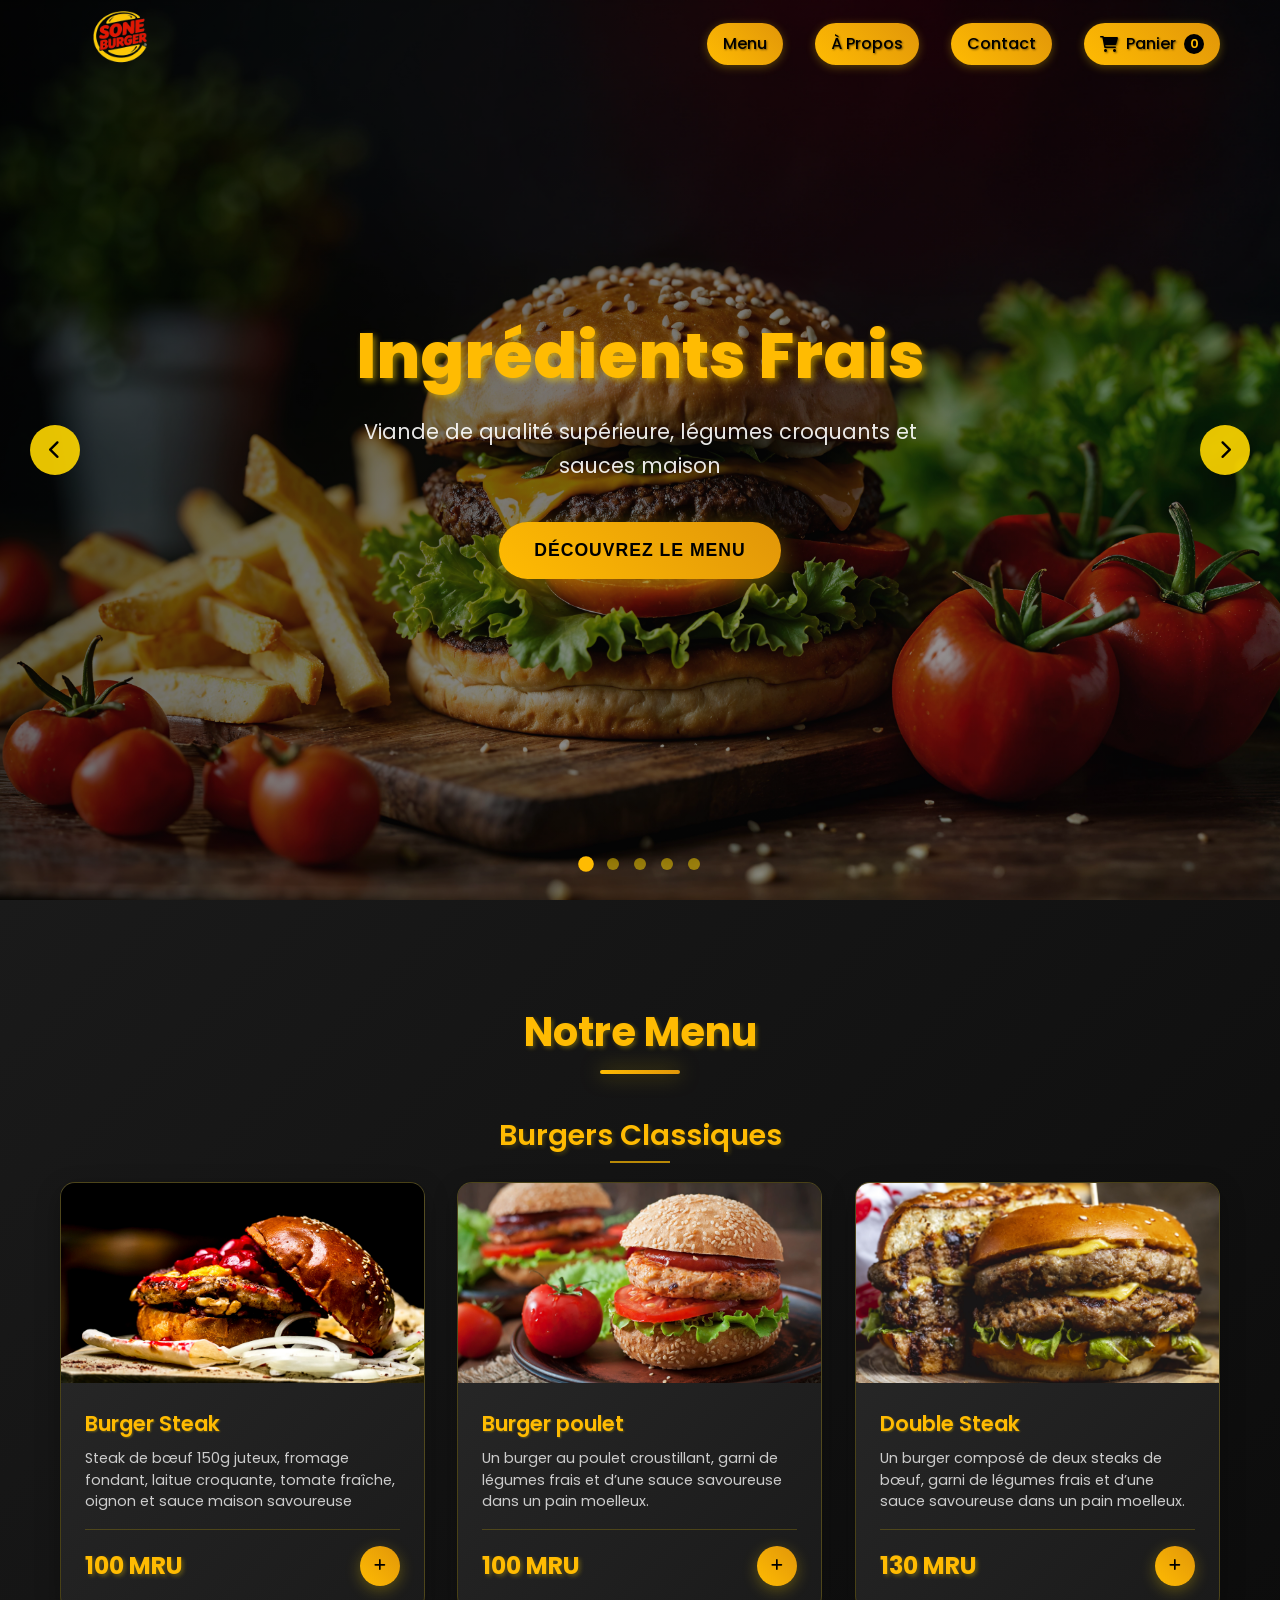
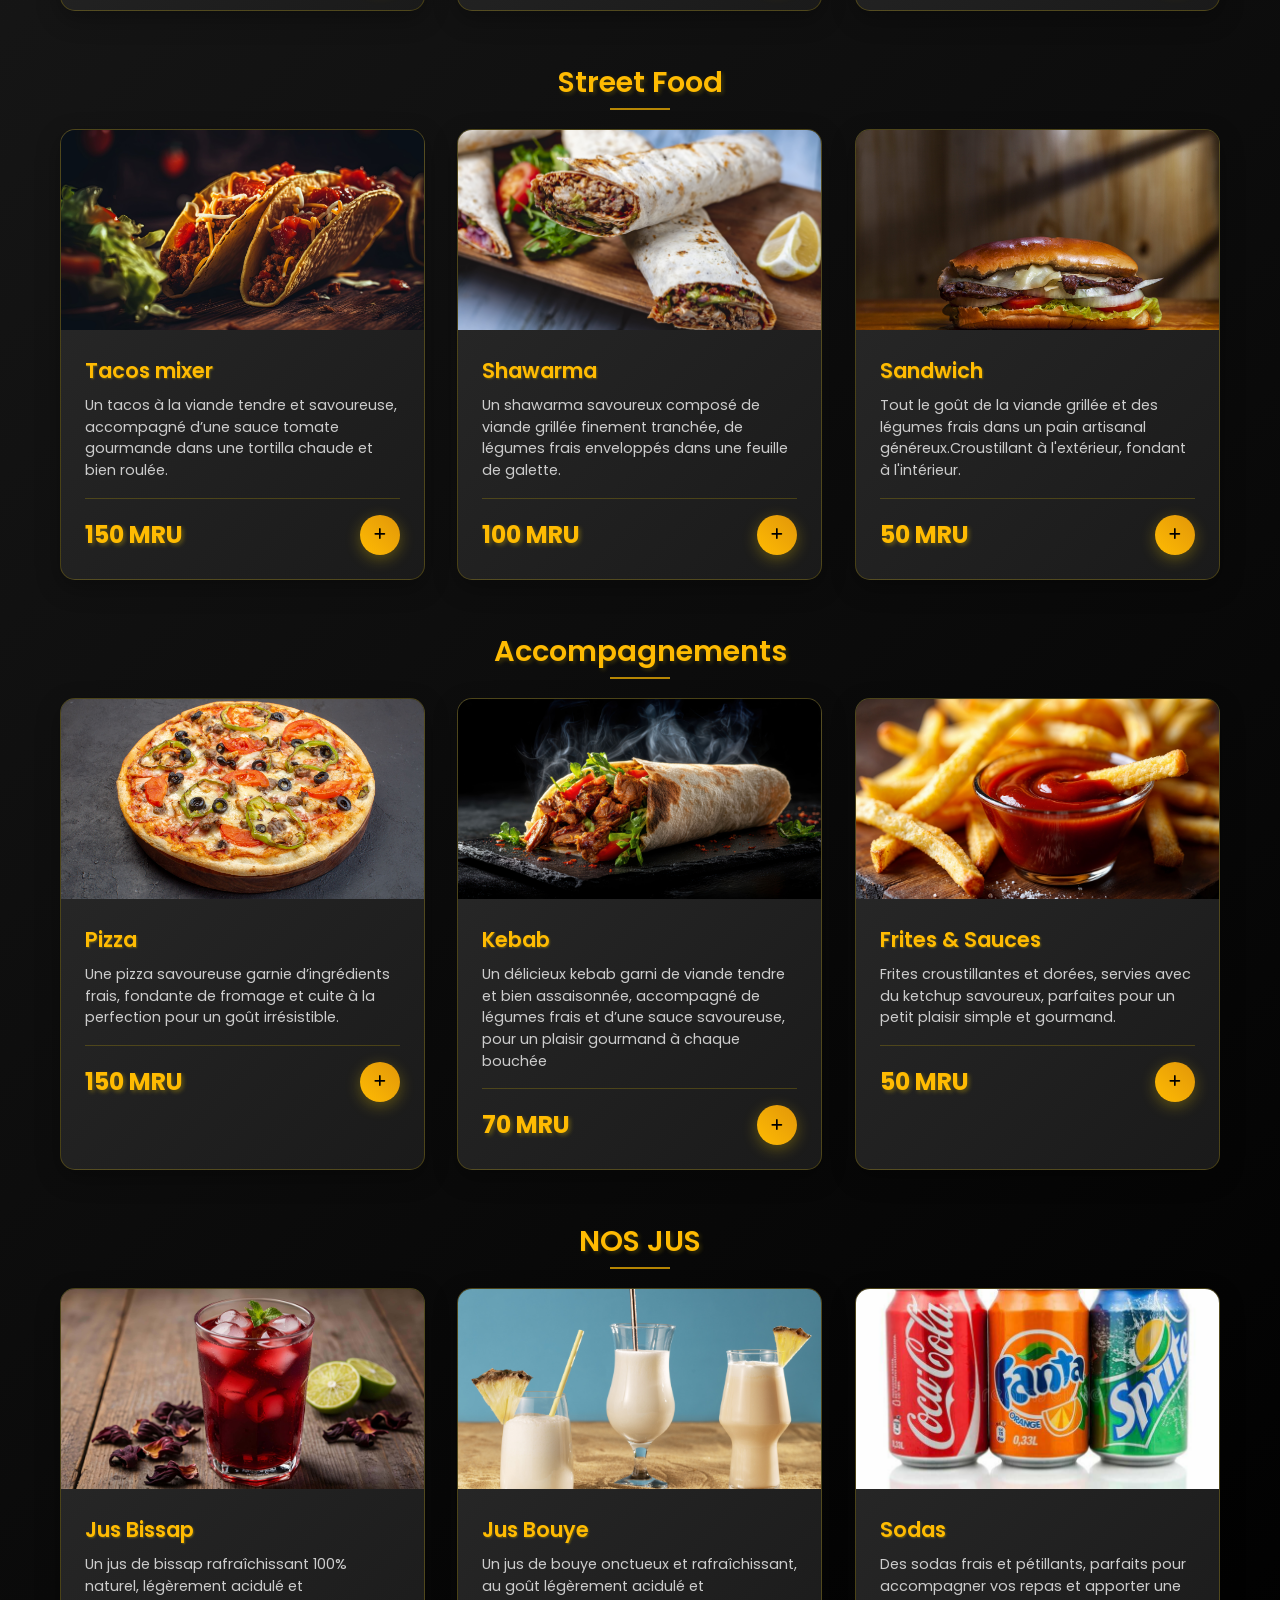
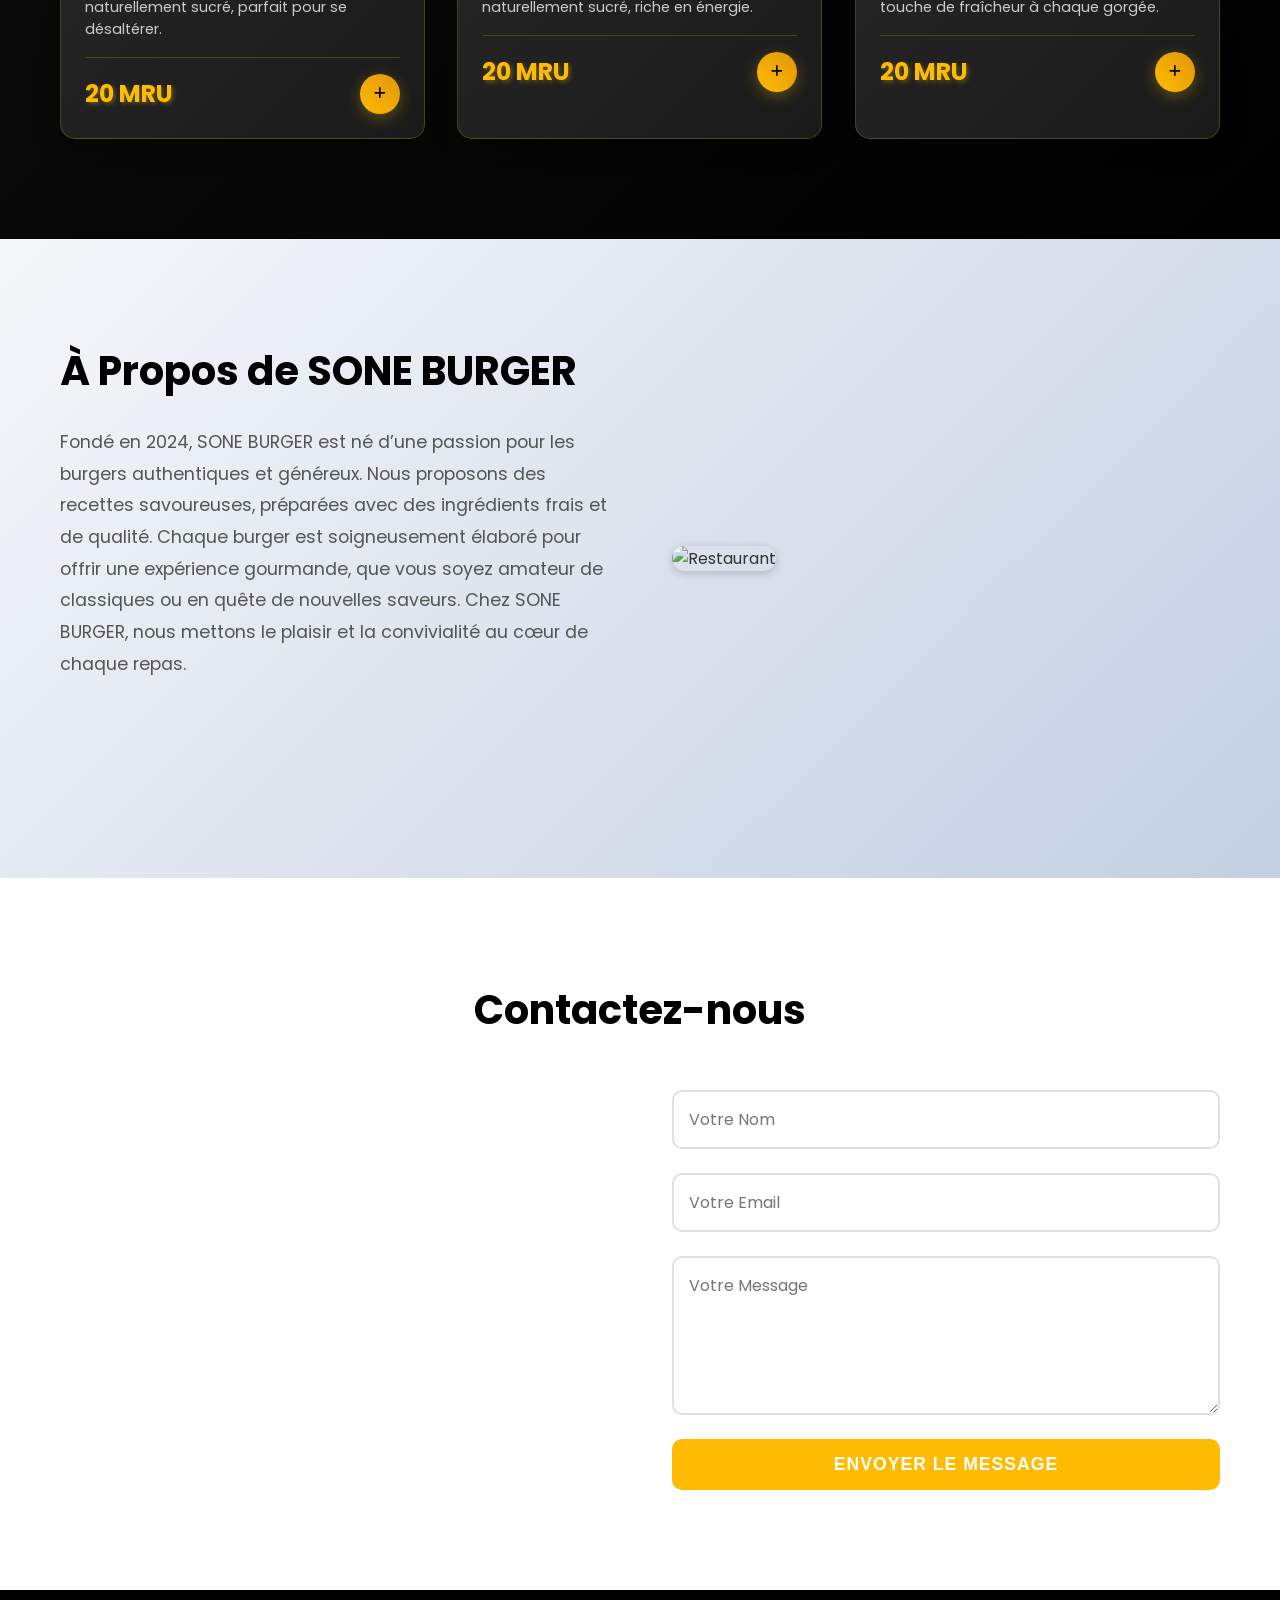
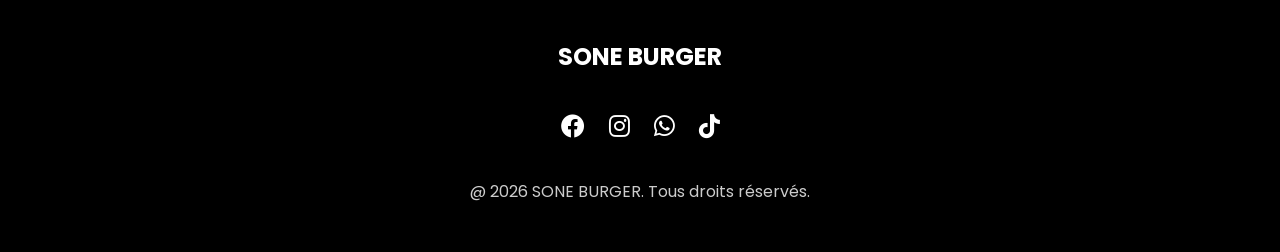
==== commit d0874658: "dernier commit sur sone burger" ====
--- a/index.html
+++ b/index.html
@@ -10,54 +10,6 @@
     <link href="https://fonts.googleapis.com/css2?family=Poppins:wght@300;400;500;600;700&display=swap"
         rel="stylesheet">
     <link rel="stylesheet" href="https://cdnjs.cloudflare.com/ajax/libs/font-awesome/6.0.0/css/all.min.css">
-    <style>
-        .navbar {
-            height: 70px;
-            padding: 0 !important;
-        }
-
-        .nav-container {
-            display: flex;
-            justify-content: space-between;
-            align-items: center;
-            height: 100%;
-            max-width: 1200px;
-            margin: 0 auto;
-            padding: 0 20px;
-        }
-
-        .logo img {
-            height: 100px;
-            width: auto;
-            margin-top: 10px;
-            /* Ajusté pour centrer le logo par rapport à la barre de 70px */
-            transition: transform 0.3s ease;
-            position: relative;
-            z-index: 1001;
-        }
-
-        /* Style pour le bouton burger */
-        .hamburger {
-            display: none;
-            flex-direction: column;
-            cursor: pointer;
-            gap: 6px;
-            z-index: 1100;
-        }
-
-        .hamburger span {
-            width: 30px;
-            height: 3px;
-            background: #fff;
-            transition: all 0.3s ease;
-        }
-
-        @media (max-width: 768px) {
-            .hamburger {
-                display: flex;
-            }
-        }
-    </style>
 </head>
 
 <body>
--- a/styles.css
+++ b/styles.css
@@ -17,6 +17,11 @@
     box-sizing: border-box;
 }
 
+html,
+body {
+    min-height: 100%;
+}
+
 body {
     font-family: 'Poppins', sans-serif;
     line-height: 1.6;
@@ -34,7 +39,11 @@
 .navbar {
     position: fixed;
     top: 0;
+    left: 0;
+    right: 0;
     width: 100%;
+    padding: 0;
+    min-height: 80px;
     background: rgba(0, 0, 0, 0);
     backdrop-filter: blur(0px);
     z-index: 1000;
@@ -52,15 +61,17 @@
 .nav-container {
     max-width: 1200px;
     margin: 0 auto;
-    padding: 1rem 2px;
+    padding: 0 20px;
     display: flex;
     justify-content: space-between;
     align-items: center;
+    min-height: 80px;
 }
 
 .logo img {
-    height: 55px;
+    height: 80px;
     width: auto;
+    margin: 0;
     margin-right: 10px;
 }
 
@@ -157,7 +168,7 @@
 .hamburger span {
     width: 25px;
     height: 3px;
-    background: var(--dark-color);
+    background: var(--white);
     margin: 3px 0;
     transition: var(--transition);
     border-radius: 3px;
@@ -655,7 +666,7 @@
 .footer {
     background: var(--dark-color);
     color: var(--white);
-    padding: 3rem 0;
+    padding: 3rem 0 calc(3rem + env(safe-area-inset-bottom));
 }
 
 .footer-content {
@@ -703,13 +714,13 @@
     .navbar {
         background: rgba(0, 0, 0, 0.95) !important;
         backdrop-filter: blur(15px);
-        height: 70px;
+        min-height: 80px;
     }
 
     .nav-menu {
         position: fixed;
         left: -100%;
-        top: 70px;
+        top: 80px;
         flex-direction: column;
         background: rgba(0, 0, 0, 0.95);
         width: 100%;
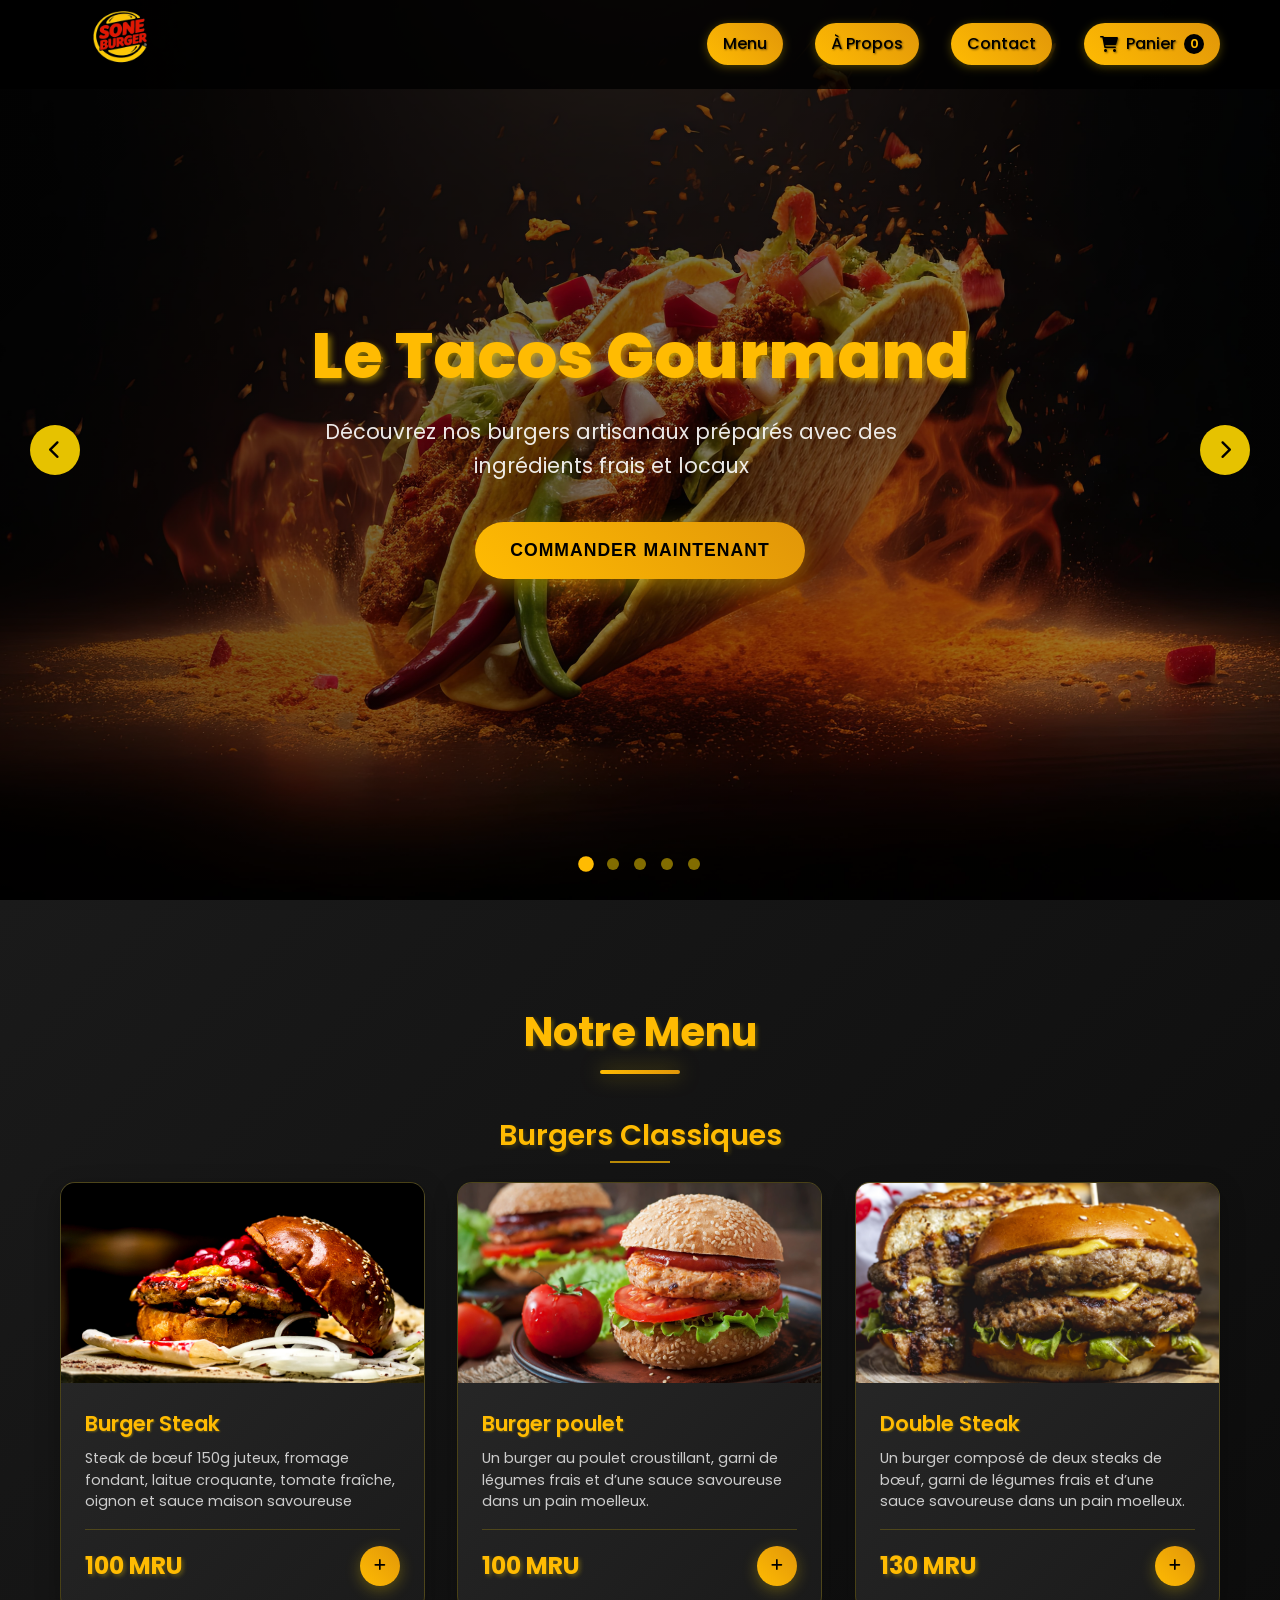
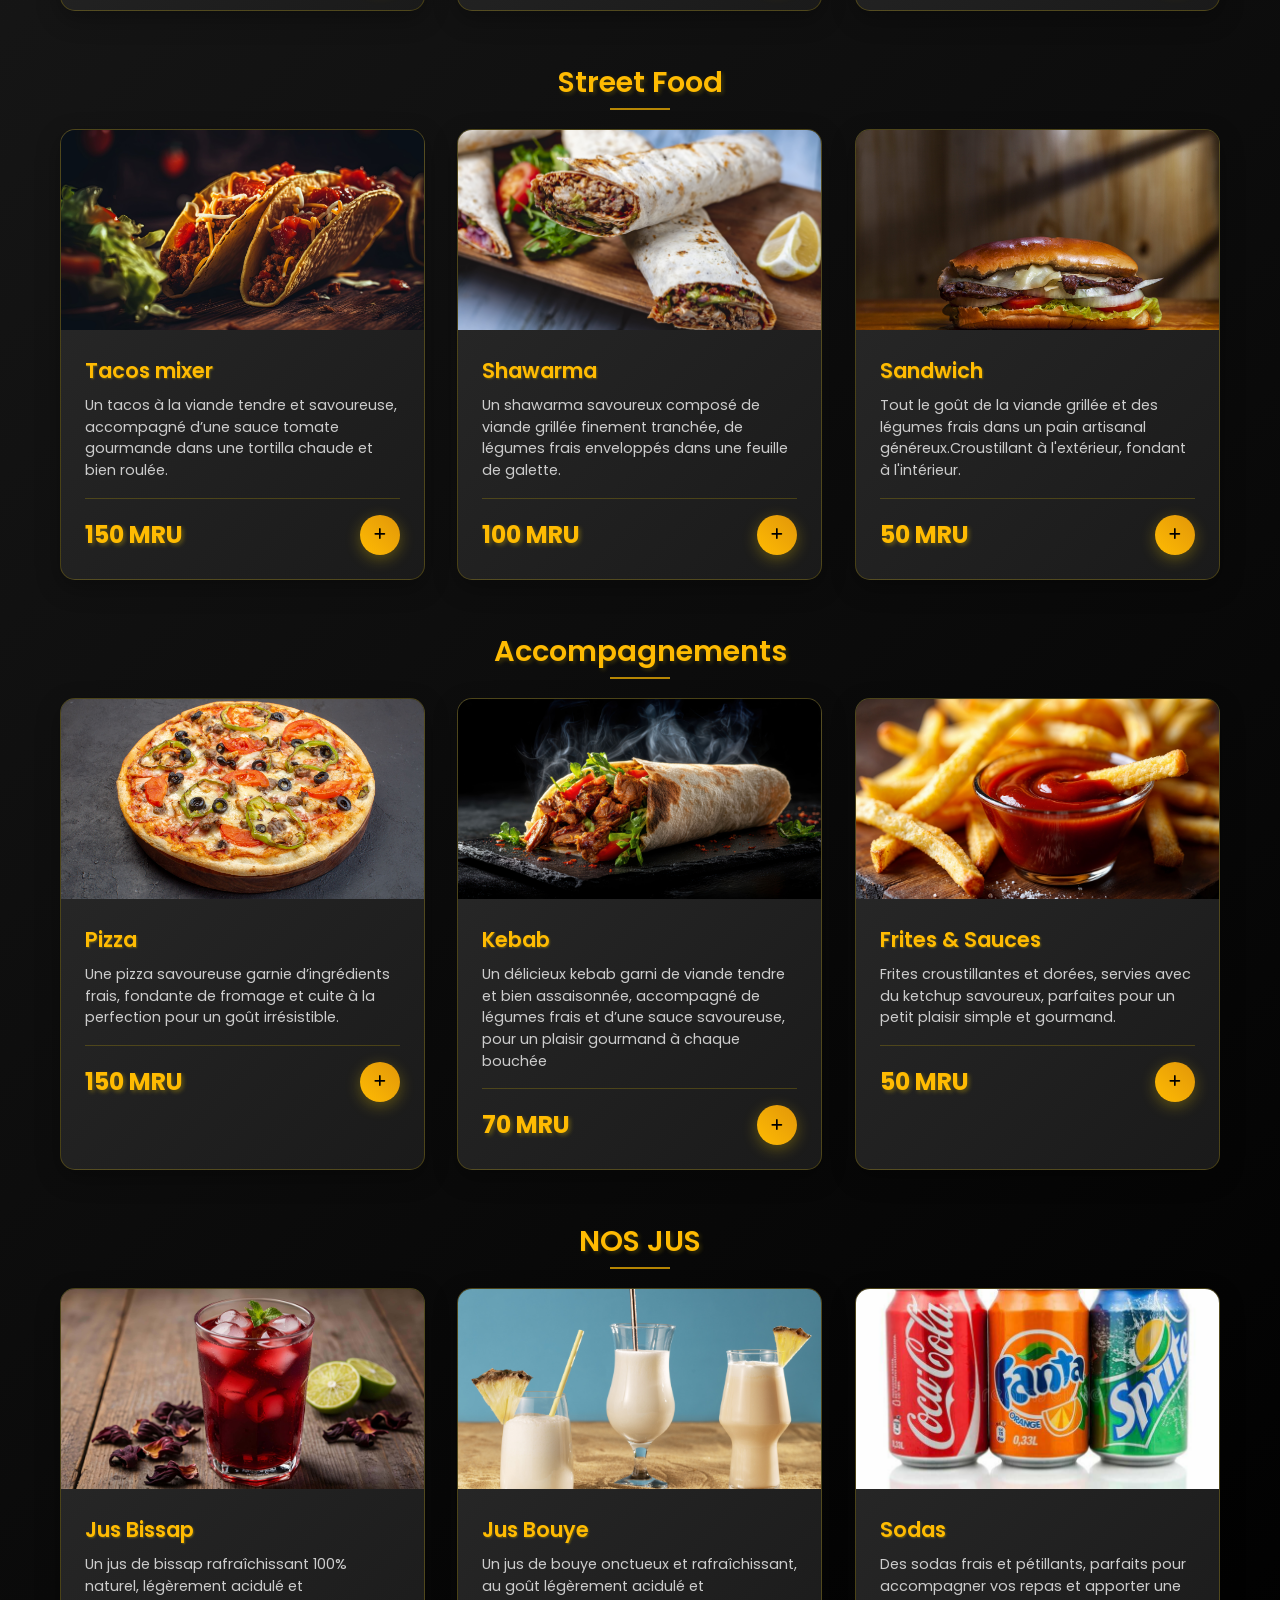
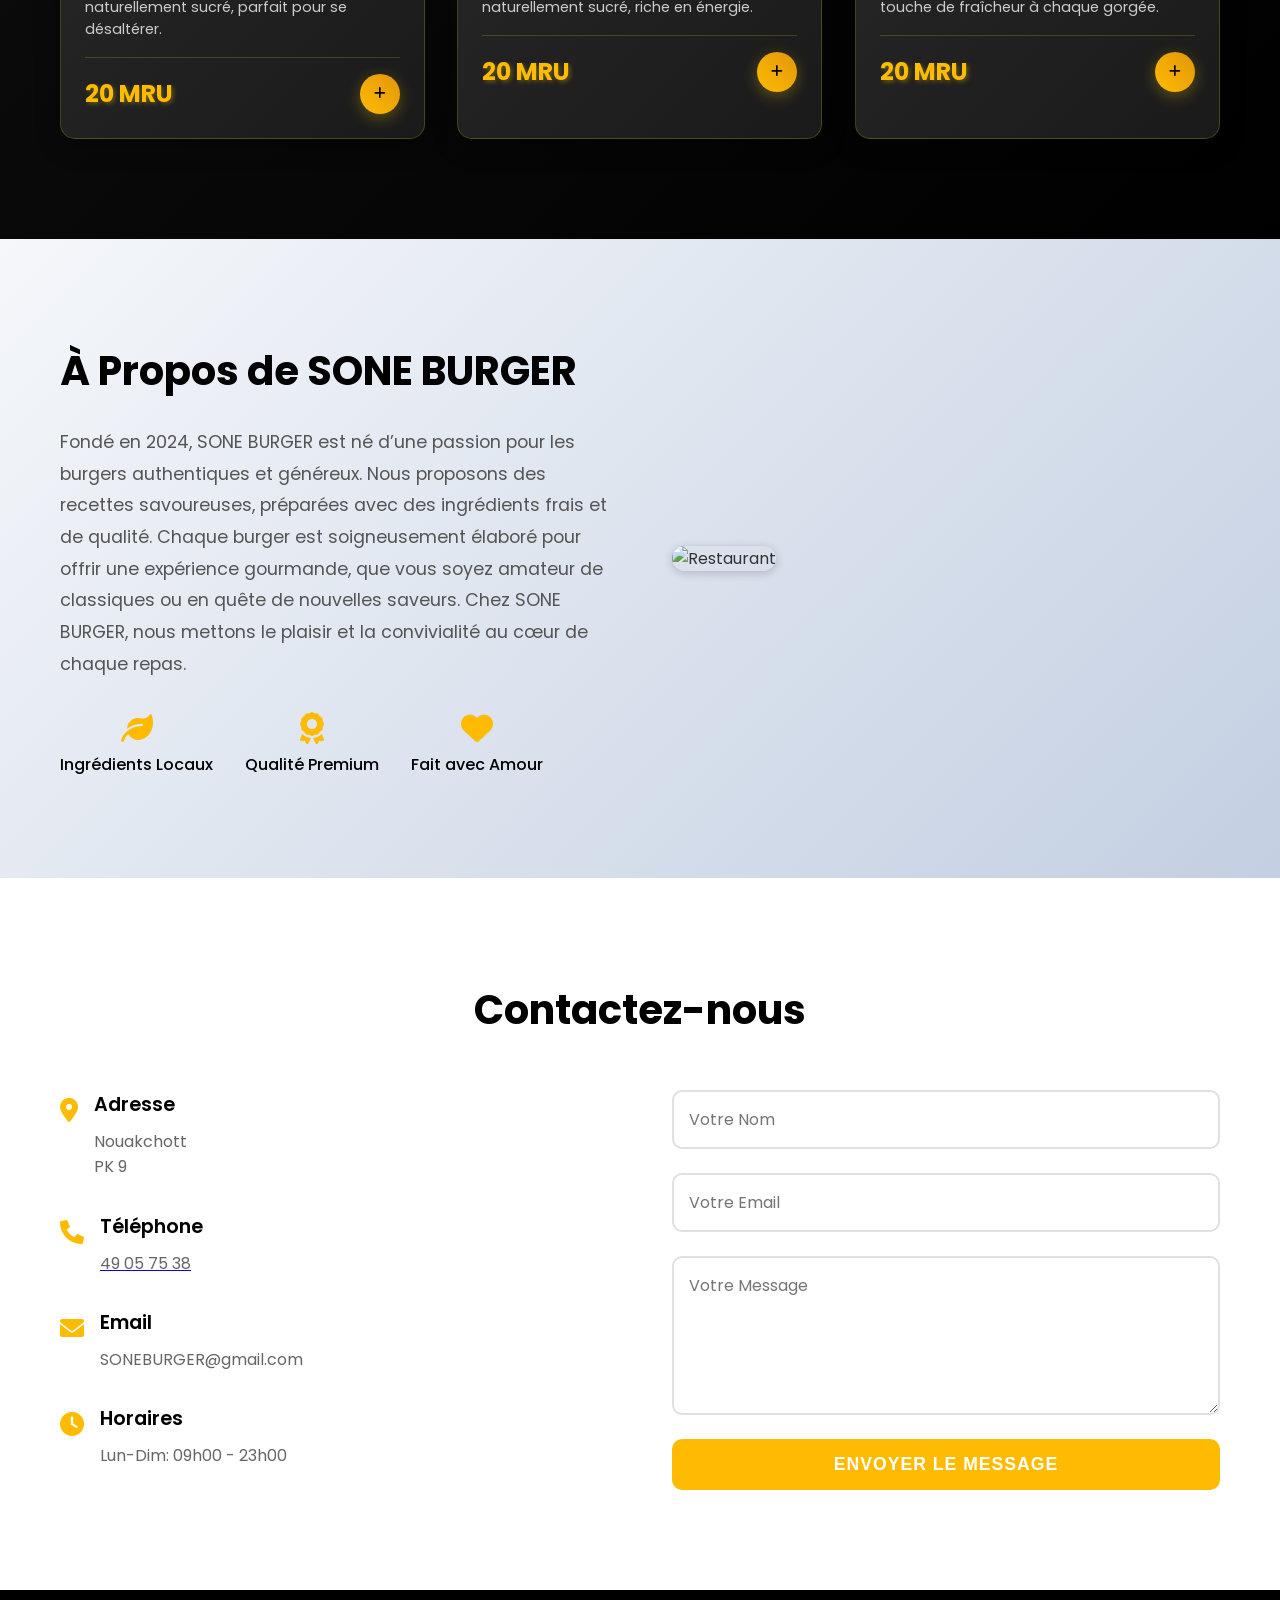
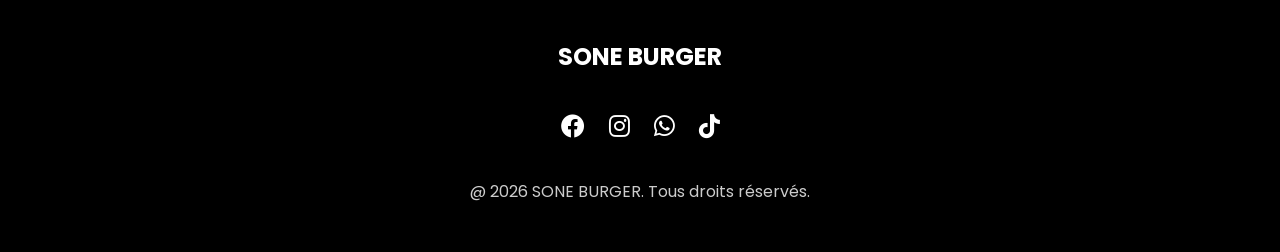
==== commit 30115d97: "mon dernier commit" ====
--- a/index.html
+++ b/index.html
@@ -3,7 +3,8 @@
 
 <head>
     <meta charset="UTF-8">
-    <meta name="viewport" content="width=device-width, initial-scale=1.0">
+    <meta name="viewport" content="width=device-width, initial-scale=1.0, viewport-fit=cover">
+    <meta name="theme-color" content="#000000">
     <title>SONE BURGER</title>
     <link rel="shortcut icon" href="./images/icone.png" type="image/x-icon">
     <link rel="stylesheet" href="styles.css">
@@ -42,7 +43,7 @@
     <section id="home" class="hero-carousel">
         <div class="carousel-container">
             <div class="carousel-slide">
-                <div class="slide-image-full">
+                <div class="slide-image-full"> 
                     <img src="./images/poto2.jpg" alt="Ingrédients frais">
                     <div class="slide-overlay">
                         <div class="slide-content">
@@ -55,7 +56,7 @@
             </div>
 
             <div class="carousel-slide active">
-                <div class="slide-image-full">
+                <div class="slide-image-full"> 
                     <img src="./images/poto1.jpg" alt="Burger gourmet">
                     <div class="slide-overlay">
                         <div class="slide-content">
@@ -69,7 +70,7 @@
 
 
             <div class="carousel-slide">
-                <div class="slide-image-full">
+                <div class="slide-image-full"> 
                     <img src="./images/pizza.jpg" alt="Livraison">
                     <div class="slide-overlay">
                         <div class="slide-content">
@@ -83,7 +84,7 @@
             </div>
 
             <div class="carousel-slide">
-                <div class="slide-image-full">
+                <div class="slide-image-full"> 
                     <img src="./images/shawarma.jpg" alt="Spicy Chicken">
                     <div class="slide-overlay">
                         <div class="slide-content">
@@ -97,7 +98,7 @@
             </div>
 
             <div class="carousel-slide">
-                <div class="slide-image-full">
+                <div class="slide-image-full"> 
                     <img src="./images/sandwich.jpg" alt="Truffle Burger">
                     <div class="slide-overlay">
                         <div class="slide-content">
@@ -110,7 +111,7 @@
             </div>
 
             <div class="carousel-slide">
-                <div class="slide-image-full">
+                <div class="slide-image-full"> 
                     <img src="./images/sone.png" alt="Truffle Burger">
                     <div class="slide-overlay">
                         <div class="slide-content">
@@ -151,7 +152,7 @@
             <div class="menu-grid">
                 <div class="menu-item">
                     <div class="menu-image">
-                        <img src="./images/burgerclassique.jpg" alt="Classic Burger" loading="lazy">
+                        <img src="./images/burgerclassique.jpg" alt="Classic Burger" loading="lazy"> 
                     </div>
                     <div class="menu-info">
                         <h3>Burger Steak</h3>
@@ -168,8 +169,7 @@
 
                 <div class="menu-item">
                     <div class="menu-image">
-                        <img src="./images/burgerpoulet.jpg" alt="burger poulet"
-                            alt="Cheese Burger" loading="lazy">
+                        <img src="./images/burgerpoulet.jpg" alt="burger poulet" loading="lazy"> 
                     </div>
                     <div class="menu-info">
                         <h3>Burger poulet</h3>
@@ -186,8 +186,7 @@
 
                 <div class="menu-item">
                     <div class="menu-image">
-                        <img src="./images/doublesteak.jpg" alt="double steak"
-                            alt="Veggie Burger" loading="lazy">
+                        <img src="./images/doublesteak.jpg" alt="double steak" loading="lazy"> 
                     </div>
                     <div class="menu-info">
                         <h3>Double Steak</h3>
@@ -208,8 +207,7 @@
             <div class="menu-grid">
                 <div class="menu-item">
                     <div class="menu-image">
-                        <img src="./images/tacos.jpg"
-                            alt="BBQ Bacon" loading="lazy">
+                        <img src="./images/tacos.jpg" alt="BBQ Bacon" loading="lazy"> 
                     </div>
                     <div class="menu-info">
                         <h3>Tacos mixer</h3>
@@ -225,7 +223,7 @@
 
                 <div class="menu-item">
                     <div class="menu-image">
-                        <img src="./images/shawarm.jpg" alt="shawarma" loading="lazy">
+                        <img src="./images/shawarm.jpg" alt="shawarma" loading="lazy"> 
                     </div>
                     <div class="menu-info">
                         <h3>Shawarma</h3>
@@ -241,8 +239,7 @@
 
                 <div class="menu-item">
                     <div class="menu-image">
-                        <img src="./images/sandwicha.jpg" alt="sandwich"
-                            alt="Spicy Chicken" loading="lazy">
+                        <img src="./images/sandwicha.jpg" alt="sandwich" loading="lazy"> 
                     </div>
                     <div class="menu-info">
                         <h3>Sandwich</h3>
@@ -262,8 +259,7 @@
             <div class="menu-grid">
                 <div class="menu-item">
                     <div class="menu-image">
-                        <img src="./images/simplepizza.jpg"
-                            alt="poulet complet" loading="lazy">
+                        <img src="./images/simplepizza.jpg" alt="poulet complet" loading="lazy"> 
                     </div>
                     <div class="menu-info">
                         <h3>Pizza</h3>
@@ -279,8 +275,7 @@
 
                 <div class="menu-item">
                     <div class="menu-image">
-                        <img src="./images/kebab.jpg"
-                            alt="kebab" loading="lazy">
+                        <img src="./images/kebab.jpg" alt="kebab" loading="lazy"> 
                     </div>
                     <div class="menu-info">
                         <h3>Kebab</h3>
@@ -296,8 +291,7 @@
 
                 <div class="menu-item">
                     <div class="menu-image">
-                        <img src="./images/saucefrite.jpg"
-                            alt="Sauce Frite" loading="lazy">
+                        <img src="./images/saucefrite.jpg" alt="Sauce Frite" loading="lazy"> 
                     </div>
                     <div class="menu-info">
                         <h3>Frites & Sauces</h3>
@@ -317,8 +311,7 @@
             <div class="menu-grid">
                 <div class="menu-item">
                     <div class="menu-image">
-                        <img src="./images/bissap.jpg"
-                            alt="Jus Bissap" loading="lazy">
+                        <img src="./images/bissap.jpg" alt="Jus Bissap" loading="lazy"> 
                     </div>
                     <div class="menu-info">
                         <h3>Jus Bissap</h3>
@@ -334,8 +327,7 @@
 
                 <div class="menu-item">
                     <div class="menu-image">
-                        <img src="./images/bouye.jpg"
-                            alt="Jus bouye" loading="lazy">
+                        <img src="./images/bouye.jpg" alt="Jus bouye" loading="lazy"> 
                     </div>
                     <div class="menu-info">
                         <h3>Jus Bouye</h3>
@@ -351,8 +343,7 @@
 
                 <div class="menu-item">
                     <div class="menu-image">
-                        <img src="./images/coca.jpg"
-                            alt="Bière" loading="lazy">
+                        <img src="./images/coca.jpg" alt="Bière" loading="lazy"> 
                     </div>
                     <div class="menu-info">
                         <h3>Sodas</h3>
@@ -398,7 +389,7 @@
                     </div>
                 </div>
                 <div class="about-image">
-                    <img src="https://images.unsplash.com/photo-1517248135467-4c7edcad34c4?ixlib=rb-4.0.3&ixid=M3wxMjA3fDB8MHxwaG90by1wYWdlfHx8fGVufDB8fHx8fA%3D%3D&auto=format&fit=crop&w=800&q=80"
+                    <img src="https://images.unsplash.com/photo-1517248135467-4c7edcad34c4?ixlib=rb-4.0.3&ixid=M3wxMjA3fDB8MHxwaG90by1wYWdlfHx8fGVufDB8fHx8fA%3D%3D&auto=format&fit=crop&w=800&q=80" loading="lazy"
                         alt="Restaurant" loading="lazy">
                 </div>
             </div>
--- a/styles.css
+++ b/styles.css
@@ -19,7 +19,9 @@
 
 html,
 body {
-    min-height: 100%;
+    min-height: 100vh;
+    /* Empêche le blanc au-dessus du header sur certains navigateurs mobiles */
+    background-color: var(--dark-color); 
 }
 
 body {
@@ -43,8 +45,10 @@
     right: 0;
     width: 100%;
     padding: 0;
-    min-height: 80px;
-    background: rgba(0, 0, 0, 0);
+    /* Gère les encoches (notches) des téléphones modernes */
+    padding-top: env(safe-area-inset-top); 
+    min-height: calc(80px + env(safe-area-inset-top));
+    background: rgba(0, 0, 0, 0.8);
     backdrop-filter: blur(0px);
     z-index: 1000;
     transition: var(--transition);
@@ -714,13 +718,14 @@
     .navbar {
         background: rgba(0, 0, 0, 0.95) !important;
         backdrop-filter: blur(15px);
-        min-height: 80px;
+        /* Assure que la navbar touche le bord haut sans espace */
+        top: 0; 
     }
 
     .nav-menu {
         position: fixed;
         left: -100%;
-        top: 80px;
+        top: calc(80px + env(safe-area-inset-top));
         flex-direction: column;
         background: rgba(0, 0, 0, 0.95);
         width: 100%;
@@ -792,6 +797,14 @@
     .contact-section h2 {
         font-size: 2rem;
     }
+
+    /* Footer mobile centré */
+    .footer-content {
+        text-align: center;
+    }
+    .footer-social {
+        justify-content: center;
+    }
 }
 
 @media (max-width: 480px) {
@@ -859,3 +872,293 @@
 ::-webkit-scrollbar-thumb:hover {
     background: var(--secondary-color);
 }
+
+/* Cart Page Styles (moved from cart.js) */
+.cart-section {
+    padding: 120px 0 80px;
+    min-height: 100vh;
+    background: linear-gradient(135deg, #f5f7fa 0%, #c3cfe2 100%);
+}
+
+.page-title {
+    text-align: center;
+    font-size: 2.5rem;
+    font-weight: 700;
+    color: var(--dark-color);
+    margin-bottom: 3rem;
+}
+
+.cart-container {
+    display: grid;
+    grid-template-columns: 2fr 1fr;
+    gap: 2rem;
+    max-width: 1200px;
+    margin: 0 auto;
+}
+
+.cart-empty {
+    display: flex;
+    flex-direction: column;
+    align-items: center;
+    justify-content: center;
+    padding: 4rem 2rem;
+    text-align: center;
+    background: var(--white);
+    border-radius: 15px;
+    box-shadow: var(--shadow);
+}
+
+.cart-empty i {
+    font-size: 4rem;
+    color: var(--primary-color);
+    margin-bottom: 1rem;
+}
+
+.cart-empty h2 {
+    font-size: 1.8rem;
+    color: var(--dark-color);
+    margin-bottom: 1rem;
+}
+
+.cart-empty p {
+    color: #666;
+    margin-bottom: 2rem;
+}
+
+.cart-content {
+    background: var(--white);
+    border-radius: 15px;
+    padding: 2rem;
+    box-shadow: var(--shadow);
+}
+
+.cart-item {
+    display: grid;
+    grid-template-columns: 70px 1fr auto auto;
+    gap: 1.5rem;
+    align-items: center;
+    padding: 1.5rem 0;
+    border-bottom: 1px solid #eee;
+}
+
+.cart-item:last-child {
+    border-bottom: none;
+}
+
+.cart-item-image img {
+    width: 60px;
+    height: 60px;
+    object-fit: cover;
+    border-radius: 10px;
+}
+
+.cart-item-info h3 {
+    font-size: 1.2rem;
+    font-weight: 600;
+    color: var(--dark-color);
+    margin-bottom: 0.5rem;
+}
+
+.item-price {
+    color: var(--primary-color);
+    font-weight: 600;
+    font-size: 1.1rem;
+}
+
+.cart-item-quantity {
+    display: flex;
+    align-items: center;
+    gap: 0.5rem;
+}
+
+.quantity-btn {
+    background: var(--light-color);
+    border: none;
+    width: 30px;
+    height: 30px;
+    border-radius: 50%;
+    cursor: pointer;
+    transition: var(--transition);
+    font-weight: 600;
+    color: var(--dark-color);
+}
+
+.quantity-btn:hover {
+    background: var(--primary-color);
+    color: var(--white);
+}
+
+.quantity {
+    font-weight: 600;
+    min-width: 30px;
+    text-align: center;
+}
+
+.cart-item-total {
+    display: flex;
+    flex-direction: column;
+    align-items: flex-end;
+    gap: 0.5rem;
+}
+
+.item-total {
+    font-weight: 700;
+    font-size: 1.2rem;
+    color: var(--dark-color);
+}
+
+.remove-item {
+    background: none;
+    border: none;
+    color: #e74c3c;
+    cursor: pointer;
+    transition: var(--transition);
+    font-size: 1rem;
+}
+
+.remove-item:hover {
+    transform: scale(1.2);
+}
+
+.cart-summary {
+    position: sticky;
+    top: 100px;
+}
+
+.summary-card {
+    background: var(--white);
+    border-radius: 15px;
+    padding: 2rem;
+    box-shadow: var(--shadow);
+}
+
+.summary-card h3 {
+    font-size: 1.5rem;
+    font-weight: 600;
+    color: var(--dark-color);
+    margin-bottom: 1.5rem;
+}
+
+.summary-item {
+    display: flex;
+    justify-content: space-between;
+    align-items: center;
+    padding: 1rem 0;
+    border-bottom: 1px solid #eee;
+}
+
+.summary-item:last-child {
+    border-bottom: none;
+}
+
+.summary-item.total {
+    font-weight: 700;
+    font-size: 1.2rem;
+    color: var(--primary-color);
+    padding-top: 1.5rem;
+    margin-top: 1rem;
+    border-top: 2px solid var(--primary-color);
+}
+
+.checkout-btn {
+    width: 100%;
+    background: var(--primary-color);
+    color: var(--white);
+    border: none;
+    padding: 15px;
+    font-size: 1.1rem;
+    font-weight: 600;
+    border-radius: 10px;
+    cursor: pointer;
+    transition: var(--transition);
+    margin: 1.5rem 0;
+}
+
+.checkout-btn:hover {
+    background: var(--secondary-color);
+    transform: translateY(-2px);
+}
+
+.continue-shopping {
+    display: flex;
+    align-items: center;
+    justify-content: center;
+    gap: 0.5rem;
+    color: var(--dark-color);
+    text-decoration: none;
+    font-weight: 500;
+    transition: var(--transition);
+}
+
+.continue-shopping:hover {
+    color: var(--primary-color);
+}
+
+.notification {
+    position: fixed;
+    top: 100px;
+    right: 20px;
+    background: var(--white);
+    padding: 1rem 1.5rem;
+    border-radius: 10px;
+    box-shadow: 0 10px 30px rgba(0, 0, 0, 0.2);
+    display: flex;
+    align-items: center;
+    gap: 1rem;
+    z-index: 1000;
+    opacity: 0;
+    transform: translateY(-20px);
+    transition: all 0.3s ease;
+}
+
+.notification.success {
+    border-left: 4px solid #27ae60;
+}
+
+.notification.error {
+    border-left: 4px solid #e74c3c;
+}
+
+.notification i {
+    font-size: 1.2rem;
+}
+
+.notification.success i {
+    color: #27ae60;
+}
+
+.notification.error i {
+    color: #e74c3c;
+}
+
+@media (max-width: 768px) {
+    .cart-container {
+        grid-template-columns: 1fr;
+    }
+    
+    .cart-summary {
+        position: static;
+    }
+    
+    .cart-item {
+        grid-template-columns: 80px 1fr;
+        gap: 1rem;
+    }
+    
+    .cart-item-quantity,
+    .cart-item-total {
+        grid-column: 2;
+        justify-self: start;
+    }
+    
+    .cart-item-total {
+        align-self: flex-end;
+        flex-direction: row;
+        align-items: center;
+        gap: 1rem;
+    }
+    
+    .page-title {
+        font-size: 2rem;
+    }
+}
